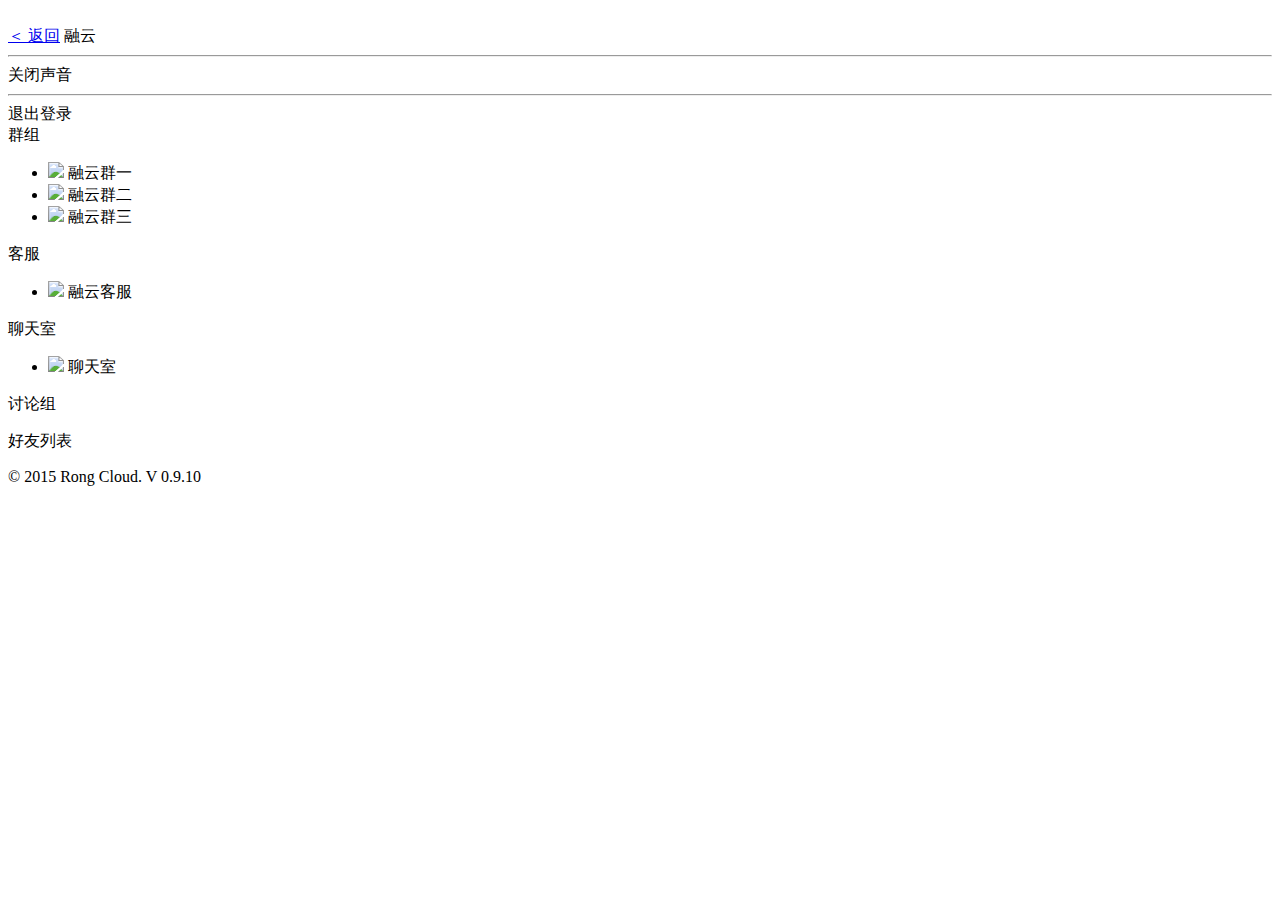
==== index.html @ 64ef72c8 "0.9.10" ====
<!DOCTYPE html>
<html ng-app="RongIMDemo">
<head>
    <meta content="text/html; charset=utf-8" http-equiv="Content-Type"/>
    <meta name="full-screen" content="yes">
    <meta content="width=device-width, initial-scale=1.0, maximum-scale=1.0, user-scalable=0" name="viewport">
    <meta content="yes" name="apple-mobile-web-app-capable">
    <meta content="black" name="apple-mobile-web-app-status-bar-style">
    <meta content="telephone=no" name="format-detection">
    <title>融云 Demo - Web SDK</title>
    <meta name="keywords"
          content="融云,即时通讯,即时通讯云,即时通信云,移动 IM,开源 IM,IM 云服务,即时聊天软件,VOIP,移动客服,在线客服,免费,App 开发者服务，融云 Demo ，Web Demo，即时通讯 Demo"/>
    <meta name="description" content="融云 Web Demo 下载体验！"/>
    <link href="static/css/main.css?v=2" rel="stylesheet">
    <link rel="shortcut icon" href="favicon.ico">
</head>
<body class="container">
<div class="bro_notice"
     style="z-index:1000;width:100%;position:fixed; background-color: #FCF8E3; color: #000;text-align: center;margin: 0 auto;display: none;">
    <p>Web SDK Demo 正处于测试阶段，部分浏览器会有兼容问题，有问题请您 <a style="color: #428BCA;"
                                                 href="https://developer.rongcloud.cn/ticket/create" target="_blank">提工单反馈。</a>
        此 Demo 只做 Web SDK 演示，只截取部分好友显示。
    </p>
</div>
<div class="wrap">
    <div class="left">
        <div class="dialog_header header">
                    <span class="owner_image">
                        <img RCTarget="owner.portrait" onerror="this.src='static/images/personPhoto.png'"/>
                    </span>
                    <span class="owner_name" RCTarget="owner.name">
                    </span>
                    <span class="setting">
                        <a href="javascript:void(0)" id="setting"><label></label> </a>
                    </span>
        </div>
        <div class="phone_dialog_header header">
                    <span class="logOut">
                        <a href="javascript:void(0)" ng-click="logout()" title="退出"></a>
                    </span>
                    <span class="addrBtnBack btnBack">
                        <a href="javascript:void(0)" title="返回">＜ 返回</a>
                    </span>
            融云
                    <span class="addrBtn">
                        <a href="javascript:void(0)" title="联系人"></a>
                    </span>
        </div>
        <div class="settingView">
            <!--<span class="volSetting"><span class="hover" id="createDiscussion">创建讨论组</span></span>-->
            <hr>
            <span class="volSetting"><span class="hover" id="closeVoice">关闭声音</span></span>
            <hr>
            <span class="logOut"><span id="close" class="hover">退出登录</span></span>
        </div>
        <div class="listOperatorContent">
            <div class="conversationBtn">
                <a href="javascript:void(0)" title="聊天"><span><font id="totalunreadcount" class="msgNum"
                                                                    style="display:none;"></font></span></a>
            </div>
            <div class="cutOffRule" style="width: 2px;"></div>
            <div class="addrBtn selected">
                <a href="javascript:void(0)" title="通讯录"><span></span></a>
            </div>
        </div>
        <div class="listConversation list" style="display:none ;">
            <ul id="conversationlist">

            </ul>
        </div>
        <div class="listAddr list" style="">
            <div class="nameInitials">群组</div>
            <ul>
                <li targetId="group001" targetName="融云群一" targetType="3">
                    <span class="user_img"><img src="static/images/user.png"/></span>
                    <span class="user_name">融云群一</span>
                </li>
                <li targetId="group002" targetName="融云群二" targetType="3">
                    <span class="user_img"><img src="static/images/user.png"/> </span>
                    <span class="user_name">融云群二</span>
                </li>
                <li targetId="group003" targetName="融云群三" targetType="3">
                    <span class="user_img"><img src="static/images/user.png"/> </span>
                    <span class="user_name">融云群三</span>
                </li>
            </ul>
            <div class="nameInitials">客服</div>
            <ul>
                <li targetId="rong.io.kefu.service112" targetName="融云客服" targetType="1">
                    <span class="user_img"><img src="static/images/user.png"/></span>
                    <span class="user_name">融云客服</span>
                </li>
            </ul>
            <div class="nameInitials">聊天室</div>
            <ul id="discussionRoom">
                <li targetId="tr002" targetName="聊天室" targetType="0">
                    <span class="user_img"><img src="static/images/user.png"/></span>
                    <span class="user_name">聊天室</span>
                </li>
            </ul>
            <div class="nameInitials">讨论组</div>
            <ul id="discussion">

            </ul>
            <div class="nameInitials">好友列表</div>
            <ul id="friendsList">

            </ul>
        </div>
    </div>
    <div class="right_box" style="display:none ;">
        <div class="right" style="position: relative">
            <div class="dialog_box_header header">
                <a href="javascript:void(0)" class="btnBack">＜ 返回 <label></label></a>
                <span id="conversationTitle"></span>
            </div>
            <div id="notice"
                 style="z-index: 1000;display: none;width: 100%;height: 30px;background: #ffffff;position: absolute;border: solid 1px #ccc;text-align: center;line-height: 30px;">

            </div>
            <div class="dialog_box">

            </div>
            <div class="msg_box">
                <div class="features">
                            <span class="expression">
                                <a href="javascript:void(0)" id="RongIMexpression" title="表情"></a>
                            </span>
                </div>
                <div class="input_box">
                    <div class="button_box">
                        <div id="expresscontent"></div>
                        <span><button id="send">发送</button></span>
                        <span><font>Ctrl + Enter</font></span>
                    </div>
                    <div class="text_box">
                        <textarea class="textarea" id="mainContent" style="resize: none"></textarea>
                    </div>
                </div>
                <div class="RongIMexpressionWrap"></div>
            </div>
        </div>
    </div>
</div>
<div class="footer">
    © 2015 Rong Cloud. V 0.9.10
</div>
</body>
<script src='static/js/jquery-1.8.2.min.js'></script>
<script src='static/js/jquery.nicescroll.js?v=2'></script>
<!--<script src="http://res.websdk.rongcloud.net/RongIMClient.js"></script>-->
<script src="http://res.websdk.rongcloud.cn/RongIMClient-0.9.10.min.js"></script>
<script src="static/js/engine.js"></script>
<script src="http://res.websdk.rongcloud.cn/RongIMClient.voice-0.9.1.min.js"></script>
<script src="http://res.websdk.rongcloud.cn/RongIMClient.emoji-0.9.2.min.js"></script>
<script src="static/js/common.js"></script>
<audio style="width: 0px;height: 0px;display: none;" src="static/images/sms-received.mp3" controls="controls">
</audio>
</html>
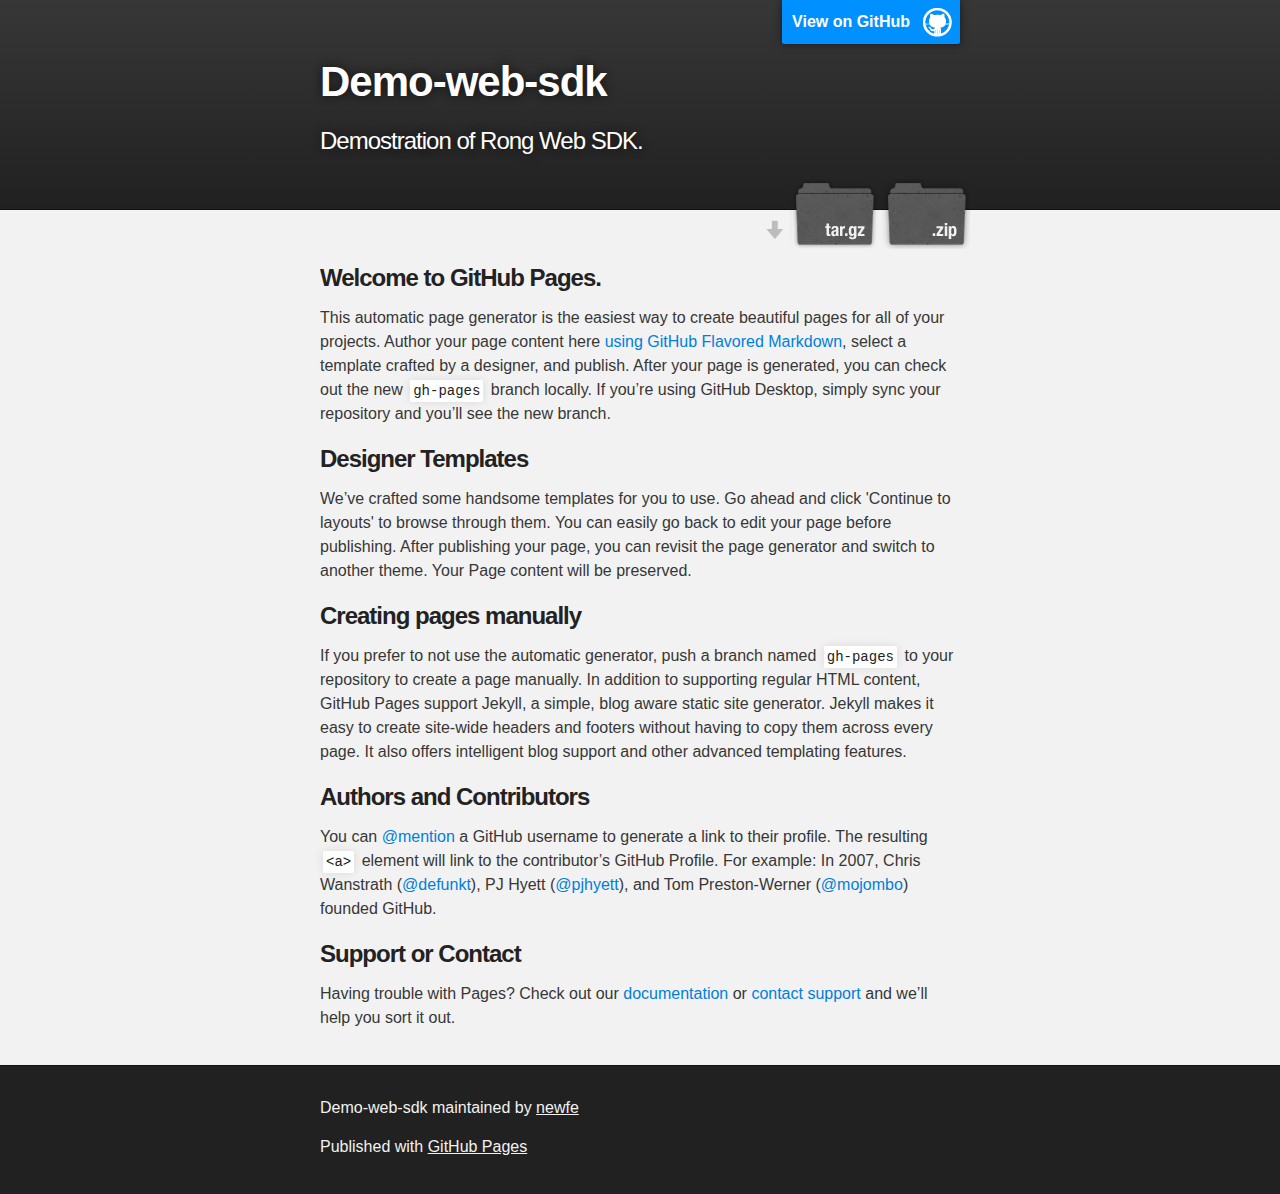
==== commit eac9529c: "Create gh-pages branch via GitHub" ====
--- a/index.html
+++ b/index.html
@@ -1,159 +1,72 @@
-<!DOCTYPE html>
-<html ng-app="RongIMDemo">
-<head>
-    <meta content="text/html; charset=utf-8" http-equiv="Content-Type"/>
-    <meta name="full-screen" content="yes">
-    <meta content="width=device-width, initial-scale=1.0, maximum-scale=1.0, user-scalable=0" name="viewport">
-    <meta content="yes" name="apple-mobile-web-app-capable">
-    <meta content="black" name="apple-mobile-web-app-status-bar-style">
-    <meta content="telephone=no" name="format-detection">
-    <title>融云 Demo - Web SDK</title>
-    <meta name="keywords"
-          content="融云,即时通讯,即时通讯云,即时通信云,移动 IM,开源 IM,IM 云服务,即时聊天软件,VOIP,移动客服,在线客服,免费,App 开发者服务，融云 Demo ，Web Demo，即时通讯 Demo"/>
-    <meta name="description" content="融云 Web Demo 下载体验！"/>
-    <link href="static/css/main.css?v=2" rel="stylesheet">
-    <link rel="shortcut icon" href="favicon.ico">
-</head>
-<body class="container">
-<div class="bro_notice"
-     style="z-index:1000;width:100%;position:fixed; background-color: #FCF8E3; color: #000;text-align: center;margin: 0 auto;display: none;">
-    <p>Web SDK Demo 正处于测试阶段，部分浏览器会有兼容问题，有问题请您 <a style="color: #428BCA;"
-                                                 href="https://developer.rongcloud.cn/ticket/create" target="_blank">提工单反馈。</a>
-        此 Demo 只做 Web SDK 演示，只截取部分好友显示。
-    </p>
-</div>
-<div class="wrap">
-    <div class="left">
-        <div class="dialog_header header">
-                    <span class="owner_image">
-                        <img RCTarget="owner.portrait" onerror="this.src='static/images/personPhoto.png'"/>
-                    </span>
-                    <span class="owner_name" RCTarget="owner.name">
-                    </span>
-                    <span class="setting">
-                        <a href="javascript:void(0)" id="setting"><label></label> </a>
-                    </span>
-        </div>
-        <div class="phone_dialog_header header">
-                    <span class="logOut">
-                        <a href="javascript:void(0)" ng-click="logout()" title="退出"></a>
-                    </span>
-                    <span class="addrBtnBack btnBack">
-                        <a href="javascript:void(0)" title="返回">＜ 返回</a>
-                    </span>
-            融云
-                    <span class="addrBtn">
-                        <a href="javascript:void(0)" title="联系人"></a>
-                    </span>
-        </div>
-        <div class="settingView">
-            <!--<span class="volSetting"><span class="hover" id="createDiscussion">创建讨论组</span></span>-->
-            <hr>
-            <span class="volSetting"><span class="hover" id="closeVoice">关闭声音</span></span>
-            <hr>
-            <span class="logOut"><span id="close" class="hover">退出登录</span></span>
-        </div>
-        <div class="listOperatorContent">
-            <div class="conversationBtn">
-                <a href="javascript:void(0)" title="聊天"><span><font id="totalunreadcount" class="msgNum"
-                                                                    style="display:none;"></font></span></a>
-            </div>
-            <div class="cutOffRule" style="width: 2px;"></div>
-            <div class="addrBtn selected">
-                <a href="javascript:void(0)" title="通讯录"><span></span></a>
-            </div>
-        </div>
-        <div class="listConversation list" style="display:none ;">
-            <ul id="conversationlist">
-
-            </ul>
-        </div>
-        <div class="listAddr list" style="">
-            <div class="nameInitials">群组</div>
-            <ul>
-                <li targetId="group001" targetName="融云群一" targetType="3">
-                    <span class="user_img"><img src="static/images/user.png"/></span>
-                    <span class="user_name">融云群一</span>
-                </li>
-                <li targetId="group002" targetName="融云群二" targetType="3">
-                    <span class="user_img"><img src="static/images/user.png"/> </span>
-                    <span class="user_name">融云群二</span>
-                </li>
-                <li targetId="group003" targetName="融云群三" targetType="3">
-                    <span class="user_img"><img src="static/images/user.png"/> </span>
-                    <span class="user_name">融云群三</span>
-                </li>
-            </ul>
-            <div class="nameInitials">客服</div>
-            <ul>
-                <li targetId="rong.io.kefu.service112" targetName="融云客服" targetType="1">
-                    <span class="user_img"><img src="static/images/user.png"/></span>
-                    <span class="user_name">融云客服</span>
-                </li>
-            </ul>
-            <div class="nameInitials">聊天室</div>
-            <ul id="discussionRoom">
-                <li targetId="tr002" targetName="聊天室" targetType="0">
-                    <span class="user_img"><img src="static/images/user.png"/></span>
-                    <span class="user_name">聊天室</span>
-                </li>
-            </ul>
-            <div class="nameInitials">讨论组</div>
-            <ul id="discussion">
-
-            </ul>
-            <div class="nameInitials">好友列表</div>
-            <ul id="friendsList">
-
-            </ul>
-        </div>
-    </div>
-    <div class="right_box" style="display:none ;">
-        <div class="right" style="position: relative">
-            <div class="dialog_box_header header">
-                <a href="javascript:void(0)" class="btnBack">＜ 返回 <label></label></a>
-                <span id="conversationTitle"></span>
-            </div>
-            <div id="notice"
-                 style="z-index: 1000;display: none;width: 100%;height: 30px;background: #ffffff;position: absolute;border: solid 1px #ccc;text-align: center;line-height: 30px;">
-
-            </div>
-            <div class="dialog_box">
-
-            </div>
-            <div class="msg_box">
-                <div class="features">
-                            <span class="expression">
-                                <a href="javascript:void(0)" id="RongIMexpression" title="表情"></a>
-                            </span>
-                </div>
-                <div class="input_box">
-                    <div class="button_box">
-                        <div id="expresscontent"></div>
-                        <span><button id="send">发送</button></span>
-                        <span><font>Ctrl + Enter</font></span>
-                    </div>
-                    <div class="text_box">
-                        <textarea class="textarea" id="mainContent" style="resize: none"></textarea>
-                    </div>
-                </div>
-                <div class="RongIMexpressionWrap"></div>
-            </div>
-        </div>
-    </div>
-</div>
-<div class="footer">
-    © 2015 Rong Cloud. V 0.9.10
-</div>
-</body>
-<script src='static/js/jquery-1.8.2.min.js'></script>
-<script src='static/js/jquery.nicescroll.js?v=2'></script>
-<!--<script src="http://res.websdk.rongcloud.net/RongIMClient.js"></script>-->
-<script src="http://res.websdk.rongcloud.cn/RongIMClient-0.9.10.min.js"></script>
-<script src="static/js/engine.js"></script>
-<script src="http://res.websdk.rongcloud.cn/RongIMClient.voice-0.9.1.min.js"></script>
-<script src="http://res.websdk.rongcloud.cn/RongIMClient.emoji-0.9.2.min.js"></script>
-<script src="static/js/common.js"></script>
-<audio style="width: 0px;height: 0px;display: none;" src="static/images/sms-received.mp3" controls="controls">
-</audio>
-</html>
+<!DOCTYPE html>
+<html>
+
+  <head>
+    <meta charset='utf-8'>
+    <meta http-equiv="X-UA-Compatible" content="chrome=1">
+    <meta name="description" content="Demo-web-sdk : Demostration of Rong Web SDK.">
+
+    <link rel="stylesheet" type="text/css" media="screen" href="stylesheets/stylesheet.css">
+
+    <title>Demo-web-sdk</title>
+  </head>
+
+  <body>
+
+    <!-- HEADER -->
+    <div id="header_wrap" class="outer">
+        <header class="inner">
+          <a id="forkme_banner" href="https://github.com/newfe/demo-web-sdk">View on GitHub</a>
+
+          <h1 id="project_title">Demo-web-sdk</h1>
+          <h2 id="project_tagline">Demostration of Rong Web SDK.</h2>
+
+            <section id="downloads">
+              <a class="zip_download_link" href="https://github.com/newfe/demo-web-sdk/zipball/master">Download this project as a .zip file</a>
+              <a class="tar_download_link" href="https://github.com/newfe/demo-web-sdk/tarball/master">Download this project as a tar.gz file</a>
+            </section>
+        </header>
+    </div>
+
+    <!-- MAIN CONTENT -->
+    <div id="main_content_wrap" class="outer">
+      <section id="main_content" class="inner">
+        <h3>
+<a id="welcome-to-github-pages" class="anchor" href="#welcome-to-github-pages" aria-hidden="true"><span aria-hidden="true" class="octicon octicon-link"></span></a>Welcome to GitHub Pages.</h3>
+
+<p>This automatic page generator is the easiest way to create beautiful pages for all of your projects. Author your page content here <a href="https://guides.github.com/features/mastering-markdown/">using GitHub Flavored Markdown</a>, select a template crafted by a designer, and publish. After your page is generated, you can check out the new <code>gh-pages</code> branch locally. If you’re using GitHub Desktop, simply sync your repository and you’ll see the new branch.</p>
+
+<h3>
+<a id="designer-templates" class="anchor" href="#designer-templates" aria-hidden="true"><span aria-hidden="true" class="octicon octicon-link"></span></a>Designer Templates</h3>
+
+<p>We’ve crafted some handsome templates for you to use. Go ahead and click 'Continue to layouts' to browse through them. You can easily go back to edit your page before publishing. After publishing your page, you can revisit the page generator and switch to another theme. Your Page content will be preserved.</p>
+
+<h3>
+<a id="creating-pages-manually" class="anchor" href="#creating-pages-manually" aria-hidden="true"><span aria-hidden="true" class="octicon octicon-link"></span></a>Creating pages manually</h3>
+
+<p>If you prefer to not use the automatic generator, push a branch named <code>gh-pages</code> to your repository to create a page manually. In addition to supporting regular HTML content, GitHub Pages support Jekyll, a simple, blog aware static site generator. Jekyll makes it easy to create site-wide headers and footers without having to copy them across every page. It also offers intelligent blog support and other advanced templating features.</p>
+
+<h3>
+<a id="authors-and-contributors" class="anchor" href="#authors-and-contributors" aria-hidden="true"><span aria-hidden="true" class="octicon octicon-link"></span></a>Authors and Contributors</h3>
+
+<p>You can <a href="https://help.github.com/articles/basic-writing-and-formatting-syntax/#mentioning-users-and-teams" class="user-mention">@mention</a> a GitHub username to generate a link to their profile. The resulting <code>&lt;a&gt;</code> element will link to the contributor’s GitHub Profile. For example: In 2007, Chris Wanstrath (<a href="https://github.com/defunkt" class="user-mention">@defunkt</a>), PJ Hyett (<a href="https://github.com/pjhyett" class="user-mention">@pjhyett</a>), and Tom Preston-Werner (<a href="https://github.com/mojombo" class="user-mention">@mojombo</a>) founded GitHub.</p>
+
+<h3>
+<a id="support-or-contact" class="anchor" href="#support-or-contact" aria-hidden="true"><span aria-hidden="true" class="octicon octicon-link"></span></a>Support or Contact</h3>
+
+<p>Having trouble with Pages? Check out our <a href="https://help.github.com/pages">documentation</a> or <a href="https://github.com/contact">contact support</a> and we’ll help you sort it out.</p>
+      </section>
+    </div>
+
+    <!-- FOOTER  -->
+    <div id="footer_wrap" class="outer">
+      <footer class="inner">
+        <p class="copyright">Demo-web-sdk maintained by <a href="https://github.com/newfe">newfe</a></p>
+        <p>Published with <a href="https://pages.github.com">GitHub Pages</a></p>
+      </footer>
+    </div>
+
+    
+
+  </body>
+</html>
--- a/stylesheets/stylesheet.css
+++ b/stylesheets/stylesheet.css
@@ -0,0 +1,425 @@
+/*******************************************************************************
+Slate Theme for GitHub Pages
+by Jason Costello, @jsncostello
+*******************************************************************************/
+
+@import url(github-light.css);
+
+/*******************************************************************************
+MeyerWeb Reset
+*******************************************************************************/
+
+html, body, div, span, applet, object, iframe,
+h1, h2, h3, h4, h5, h6, p, blockquote, pre,
+a, abbr, acronym, address, big, cite, code,
+del, dfn, em, img, ins, kbd, q, s, samp,
+small, strike, strong, sub, sup, tt, var,
+b, u, i, center,
+dl, dt, dd, ol, ul, li,
+fieldset, form, label, legend,
+table, caption, tbody, tfoot, thead, tr, th, td,
+article, aside, canvas, details, embed,
+figure, figcaption, footer, header, hgroup,
+menu, nav, output, ruby, section, summary,
+time, mark, audio, video {
+  margin: 0;
+  padding: 0;
+  border: 0;
+  font: inherit;
+  vertical-align: baseline;
+}
+
+/* HTML5 display-role reset for older browsers */
+article, aside, details, figcaption, figure,
+footer, header, hgroup, menu, nav, section {
+  display: block;
+}
+
+ol, ul {
+  list-style: none;
+}
+
+table {
+  border-collapse: collapse;
+  border-spacing: 0;
+}
+
+/*******************************************************************************
+Theme Styles
+*******************************************************************************/
+
+body {
+  box-sizing: border-box;
+  color:#373737;
+  background: #212121;
+  font-size: 16px;
+  font-family: 'Myriad Pro', Calibri, Helvetica, Arial, sans-serif;
+  line-height: 1.5;
+  -webkit-font-smoothing: antialiased;
+}
+
+h1, h2, h3, h4, h5, h6 {
+  margin: 10px 0;
+  font-weight: 700;
+  color:#222222;
+  font-family: 'Lucida Grande', 'Calibri', Helvetica, Arial, sans-serif;
+  letter-spacing: -1px;
+}
+
+h1 {
+  font-size: 36px;
+  font-weight: 700;
+}
+
+h2 {
+  padding-bottom: 10px;
+  font-size: 32px;
+  background: url('../images/bg_hr.png') repeat-x bottom;
+}
+
+h3 {
+  font-size: 24px;
+}
+
+h4 {
+  font-size: 21px;
+}
+
+h5 {
+  font-size: 18px;
+}
+
+h6 {
+  font-size: 16px;
+}
+
+p {
+  margin: 10px 0 15px 0;
+}
+
+footer p {
+  color: #f2f2f2;
+}
+
+a {
+  text-decoration: none;
+  color: #007edf;
+  text-shadow: none;
+
+  transition: color 0.5s ease;
+  transition: text-shadow 0.5s ease;
+  -webkit-transition: color 0.5s ease;
+  -webkit-transition: text-shadow 0.5s ease;
+  -moz-transition: color 0.5s ease;
+  -moz-transition: text-shadow 0.5s ease;
+  -o-transition: color 0.5s ease;
+  -o-transition: text-shadow 0.5s ease;
+  -ms-transition: color 0.5s ease;
+  -ms-transition: text-shadow 0.5s ease;
+}
+
+a:hover, a:focus {text-decoration: underline;}
+
+footer a {
+  color: #F2F2F2;
+  text-decoration: underline;
+}
+
+em {
+  font-style: italic;
+}
+
+strong {
+  font-weight: bold;
+}
+
+img {
+  position: relative;
+  margin: 0 auto;
+  max-width: 739px;
+  padding: 5px;
+  margin: 10px 0 10px 0;
+  border: 1px solid #ebebeb;
+
+  box-shadow: 0 0 5px #ebebeb;
+  -webkit-box-shadow: 0 0 5px #ebebeb;
+  -moz-box-shadow: 0 0 5px #ebebeb;
+  -o-box-shadow: 0 0 5px #ebebeb;
+  -ms-box-shadow: 0 0 5px #ebebeb;
+}
+
+p img {
+  display: inline;
+  margin: 0;
+  padding: 0;
+  vertical-align: middle;
+  text-align: center;
+  border: none;
+}
+
+pre, code {
+  width: 100%;
+  color: #222;
+  background-color: #fff;
+
+  font-family: Monaco, "Bitstream Vera Sans Mono", "Lucida Console", Terminal, monospace;
+  font-size: 14px;
+
+  border-radius: 2px;
+  -moz-border-radius: 2px;
+  -webkit-border-radius: 2px;
+}
+
+pre {
+  width: 100%;
+  padding: 10px;
+  box-shadow: 0 0 10px rgba(0,0,0,.1);
+  overflow: auto;
+}
+
+code {
+  padding: 3px;
+  margin: 0 3px;
+  box-shadow: 0 0 10px rgba(0,0,0,.1);
+}
+
+pre code {
+  display: block;
+  box-shadow: none;
+}
+
+blockquote {
+  color: #666;
+  margin-bottom: 20px;
+  padding: 0 0 0 20px;
+  border-left: 3px solid #bbb;
+}
+
+
+ul, ol, dl {
+  margin-bottom: 15px
+}
+
+ul {
+  list-style-position: inside;
+  list-style: disc;
+  padding-left: 20px;
+}
+
+ol {
+  list-style-position: inside;
+  list-style: decimal;
+  padding-left: 20px;
+}
+
+dl dt {
+  font-weight: bold;
+}
+
+dl dd {
+  padding-left: 20px;
+  font-style: italic;
+}
+
+dl p {
+  padding-left: 20px;
+  font-style: italic;
+}
+
+hr {
+  height: 1px;
+  margin-bottom: 5px;
+  border: none;
+  background: url('../images/bg_hr.png') repeat-x center;
+}
+
+table {
+  border: 1px solid #373737;
+  margin-bottom: 20px;
+  text-align: left;
+ }
+
+th {
+  font-family: 'Lucida Grande', 'Helvetica Neue', Helvetica, Arial, sans-serif;
+  padding: 10px;
+  background: #373737;
+  color: #fff;
+ }
+
+td {
+  padding: 10px;
+  border: 1px solid #373737;
+ }
+
+form {
+  background: #f2f2f2;
+  padding: 20px;
+}
+
+/*******************************************************************************
+Full-Width Styles
+*******************************************************************************/
+
+.outer {
+  width: 100%;
+}
+
+.inner {
+  position: relative;
+  max-width: 640px;
+  padding: 20px 10px;
+  margin: 0 auto;
+}
+
+#forkme_banner {
+  display: block;
+  position: absolute;
+  top:0;
+  right: 10px;
+  z-index: 10;
+  padding: 10px 50px 10px 10px;
+  color: #fff;
+  background: url('../images/blacktocat.png') #0090ff no-repeat 95% 50%;
+  font-weight: 700;
+  box-shadow: 0 0 10px rgba(0,0,0,.5);
+  border-bottom-left-radius: 2px;
+  border-bottom-right-radius: 2px;
+}
+
+#header_wrap {
+  background: #212121;
+  background: -moz-linear-gradient(top, #373737, #212121);
+  background: -webkit-linear-gradient(top, #373737, #212121);
+  background: -ms-linear-gradient(top, #373737, #212121);
+  background: -o-linear-gradient(top, #373737, #212121);
+  background: linear-gradient(top, #373737, #212121);
+}
+
+#header_wrap .inner {
+  padding: 50px 10px 30px 10px;
+}
+
+#project_title {
+  margin: 0;
+  color: #fff;
+  font-size: 42px;
+  font-weight: 700;
+  text-shadow: #111 0px 0px 10px;
+}
+
+#project_tagline {
+  color: #fff;
+  font-size: 24px;
+  font-weight: 300;
+  background: none;
+  text-shadow: #111 0px 0px 10px;
+}
+
+#downloads {
+  position: absolute;
+  width: 210px;
+  z-index: 10;
+  bottom: -40px;
+  right: 0;
+  height: 70px;
+  background: url('../images/icon_download.png') no-repeat 0% 90%;
+}
+
+.zip_download_link {
+  display: block;
+  float: right;
+  width: 90px;
+  height:70px;
+  text-indent: -5000px;
+  overflow: hidden;
+  background: url(../images/sprite_download.png) no-repeat bottom left;
+}
+
+.tar_download_link {
+  display: block;
+  float: right;
+  width: 90px;
+  height:70px;
+  text-indent: -5000px;
+  overflow: hidden;
+  background: url(../images/sprite_download.png) no-repeat bottom right;
+  margin-left: 10px;
+}
+
+.zip_download_link:hover {
+  background: url(../images/sprite_download.png) no-repeat top left;
+}
+
+.tar_download_link:hover {
+  background: url(../images/sprite_download.png) no-repeat top right;
+}
+
+#main_content_wrap {
+  background: #f2f2f2;
+  border-top: 1px solid #111;
+  border-bottom: 1px solid #111;
+}
+
+#main_content {
+  padding-top: 40px;
+}
+
+#footer_wrap {
+  background: #212121;
+}
+
+
+
+/*******************************************************************************
+Small Device Styles
+*******************************************************************************/
+
+@media screen and (max-width: 480px) {
+  body {
+    font-size:14px;
+  }
+
+  #downloads {
+    display: none;
+  }
+
+  .inner {
+    min-width: 320px;
+    max-width: 480px;
+  }
+
+  #project_title {
+  font-size: 32px;
+  }
+
+  h1 {
+    font-size: 28px;
+  }
+
+  h2 {
+    font-size: 24px;
+  }
+
+  h3 {
+    font-size: 21px;
+  }
+
+  h4 {
+    font-size: 18px;
+  }
+
+  h5 {
+    font-size: 14px;
+  }
+
+  h6 {
+    font-size: 12px;
+  }
+
+  code, pre {
+    min-width: 320px;
+    max-width: 480px;
+    font-size: 11px;
+  }
+
+}
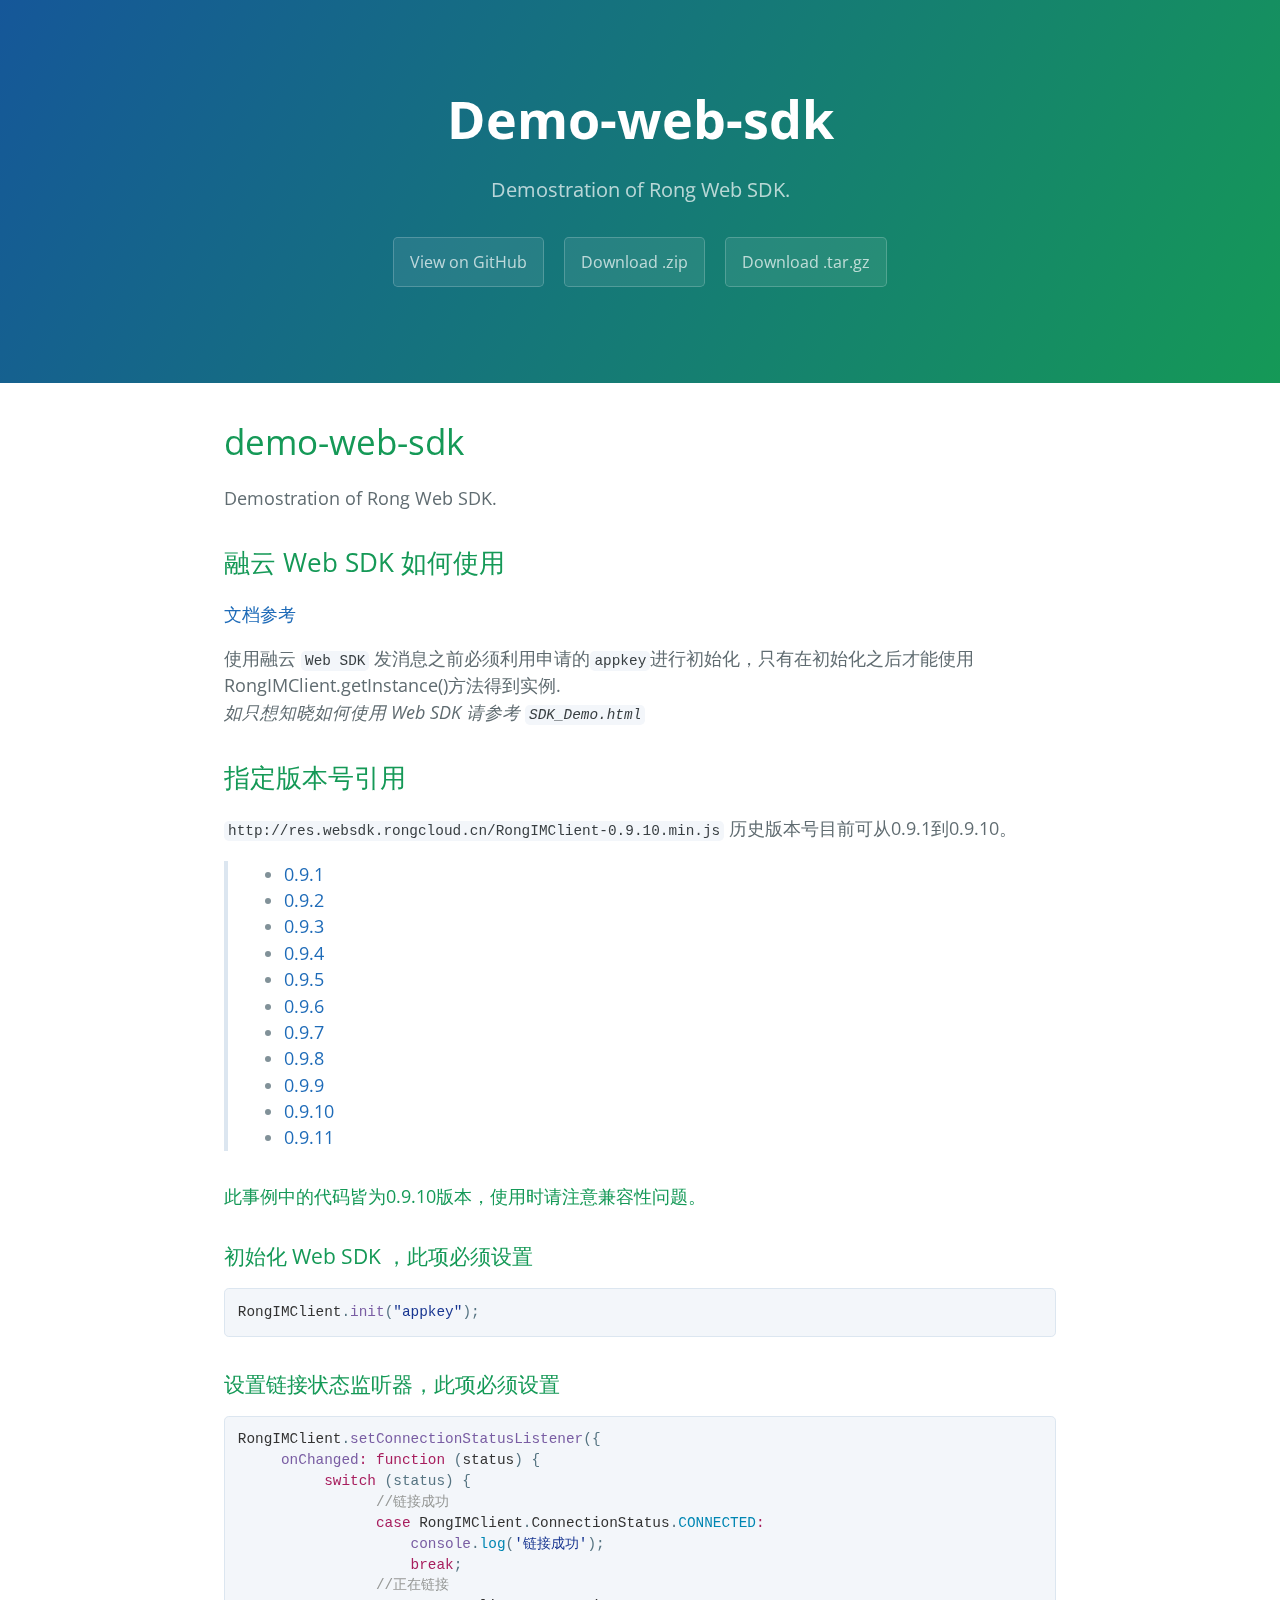
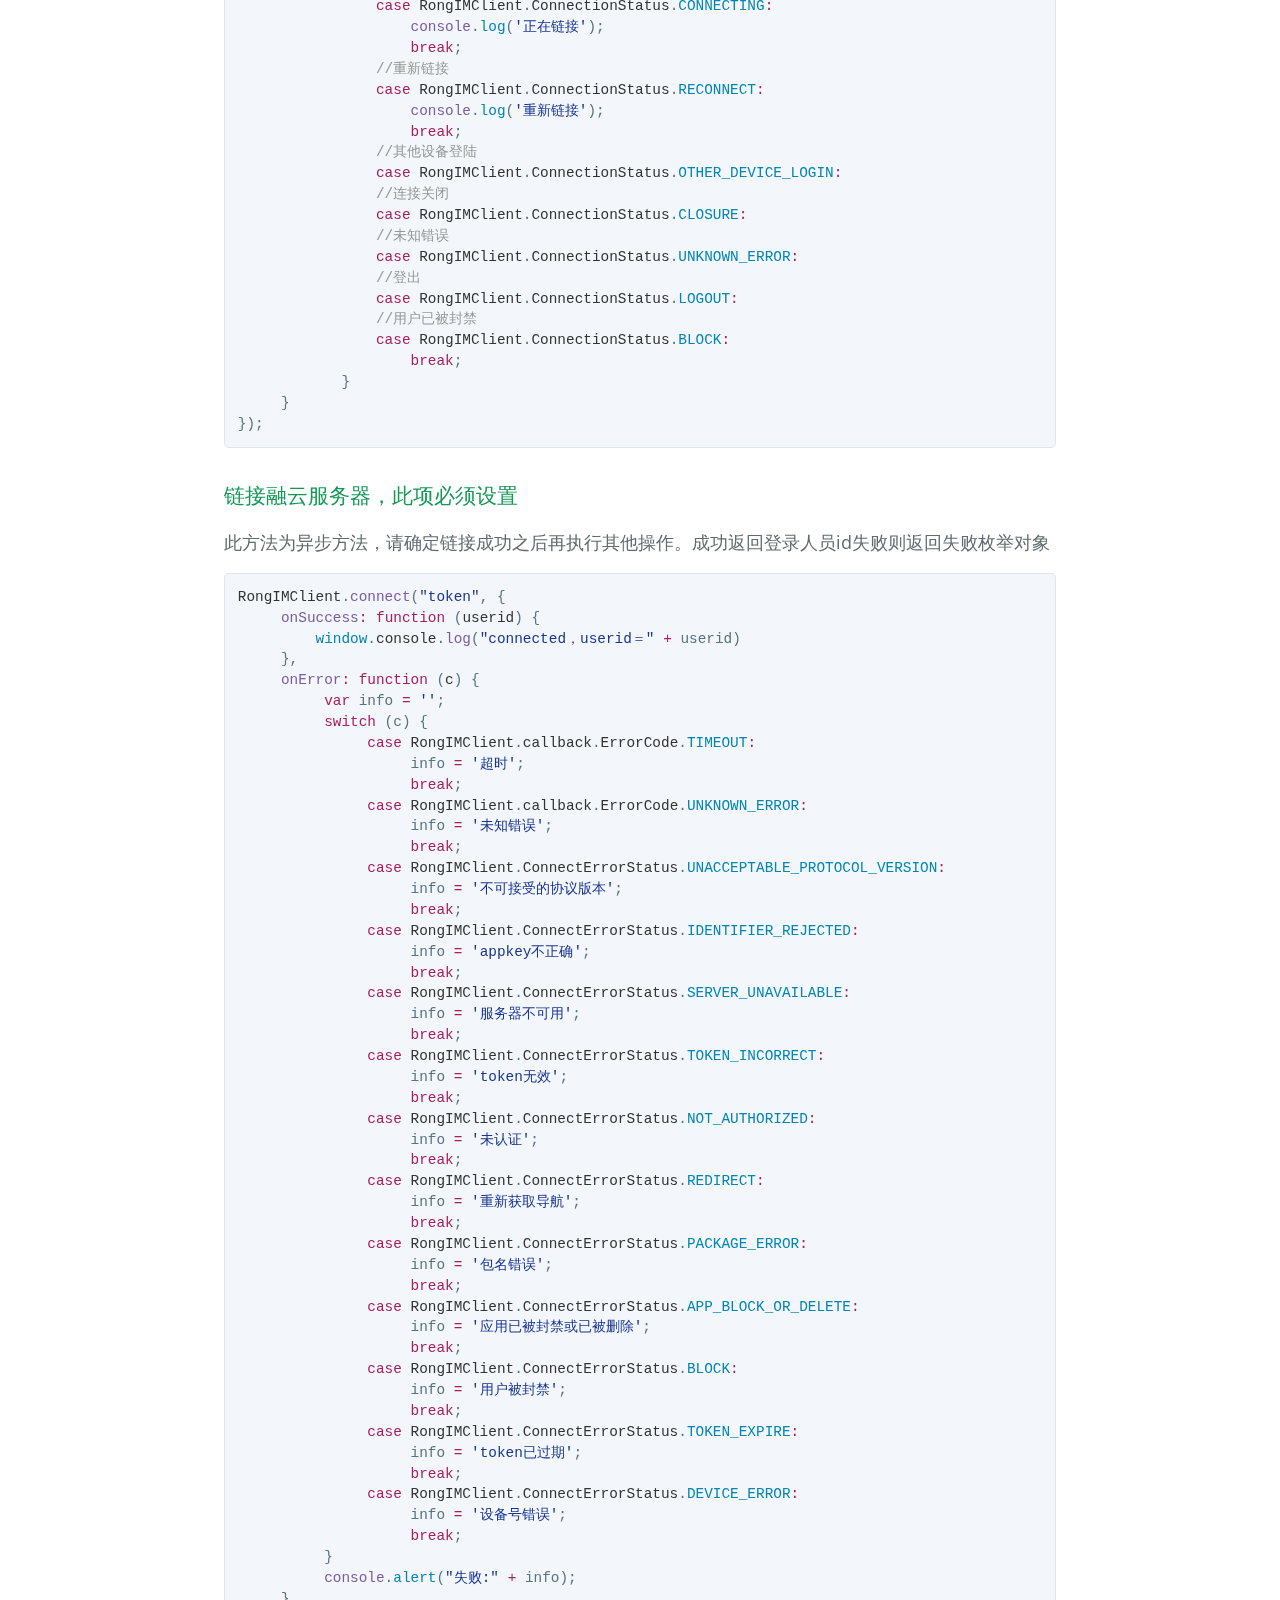
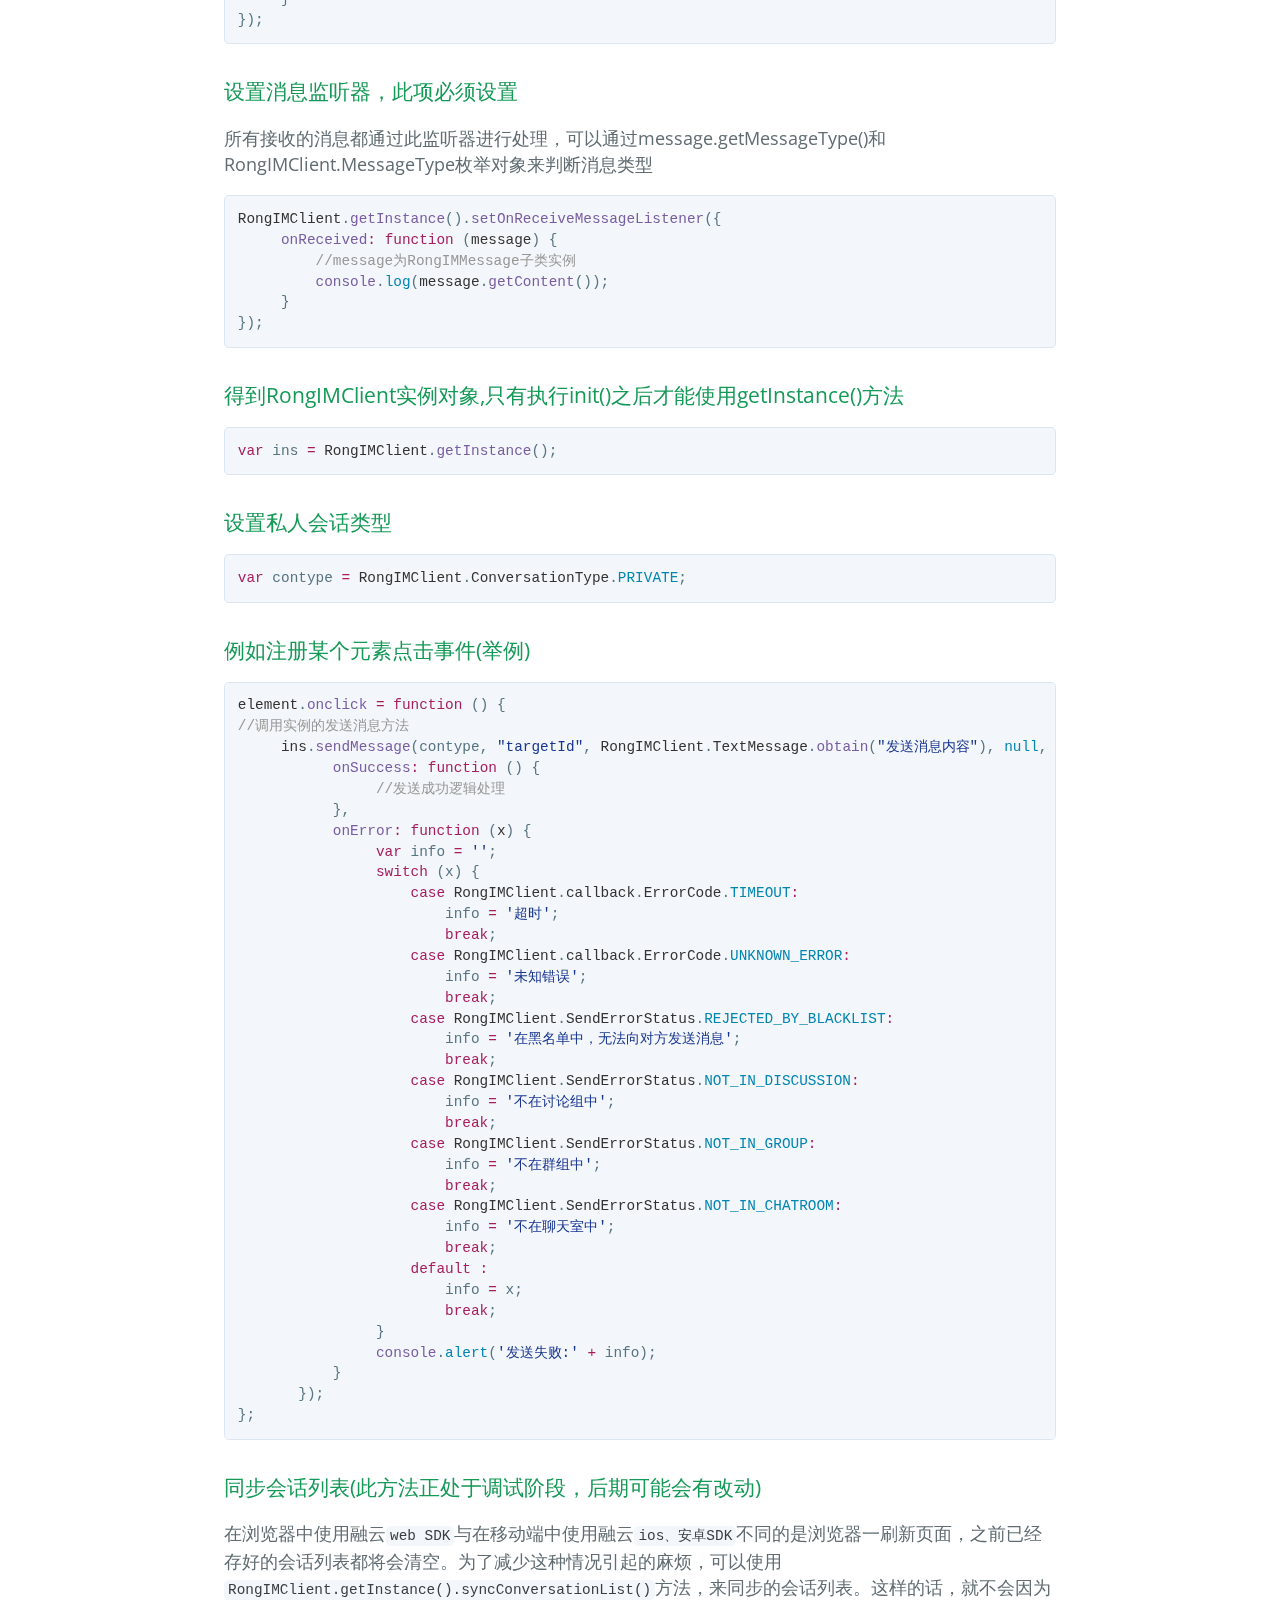
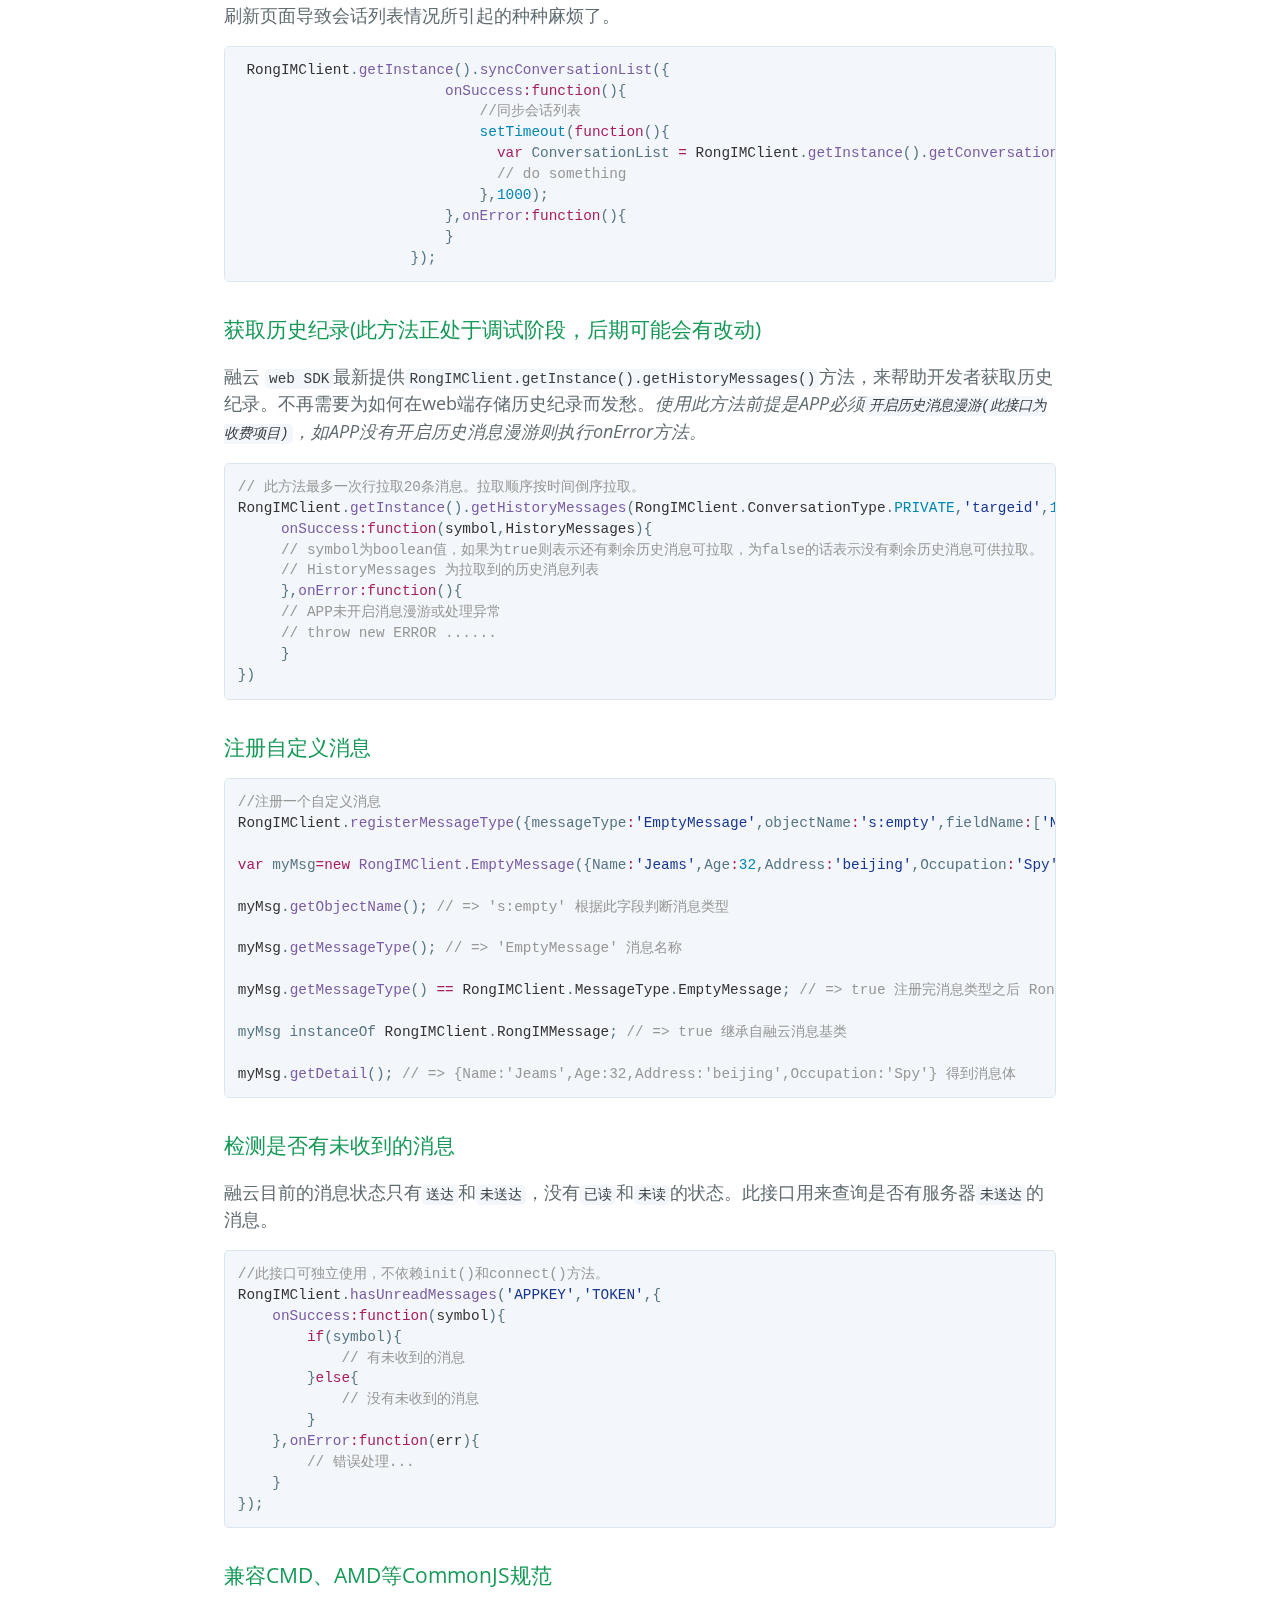
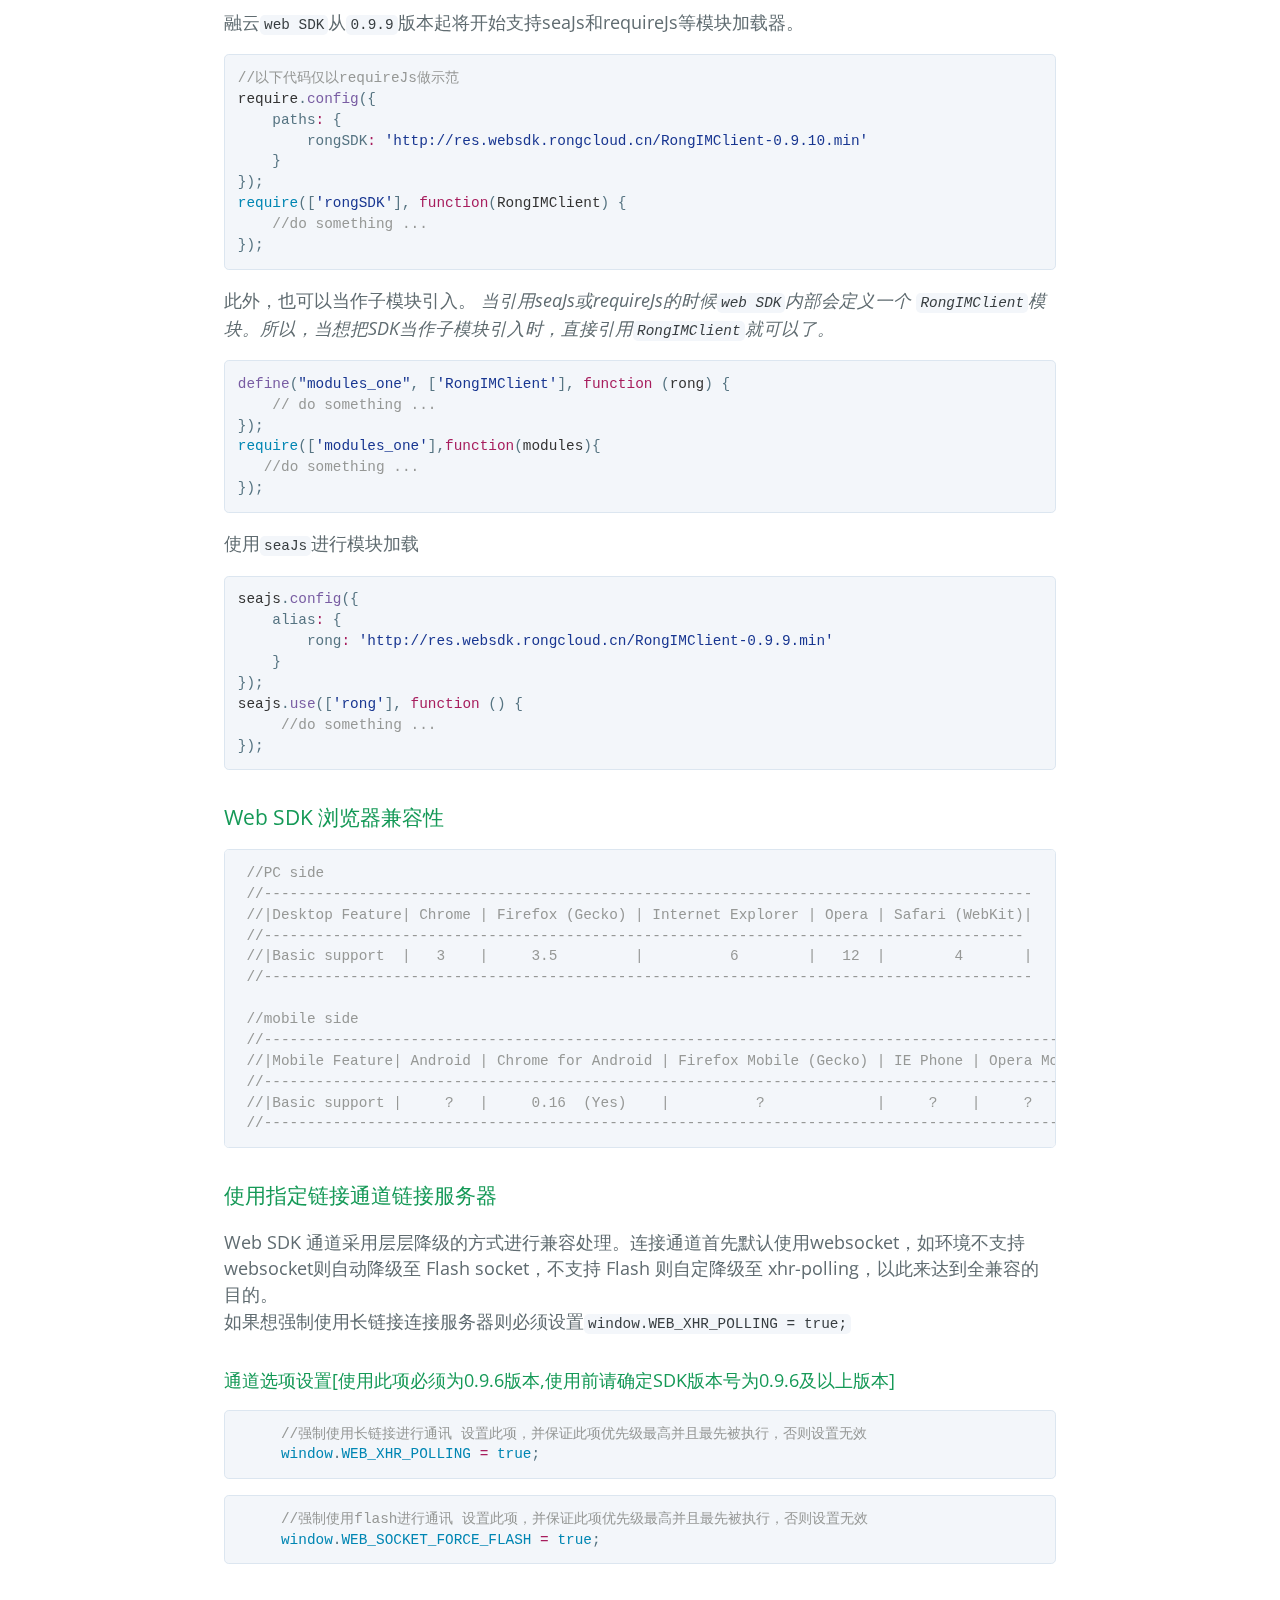
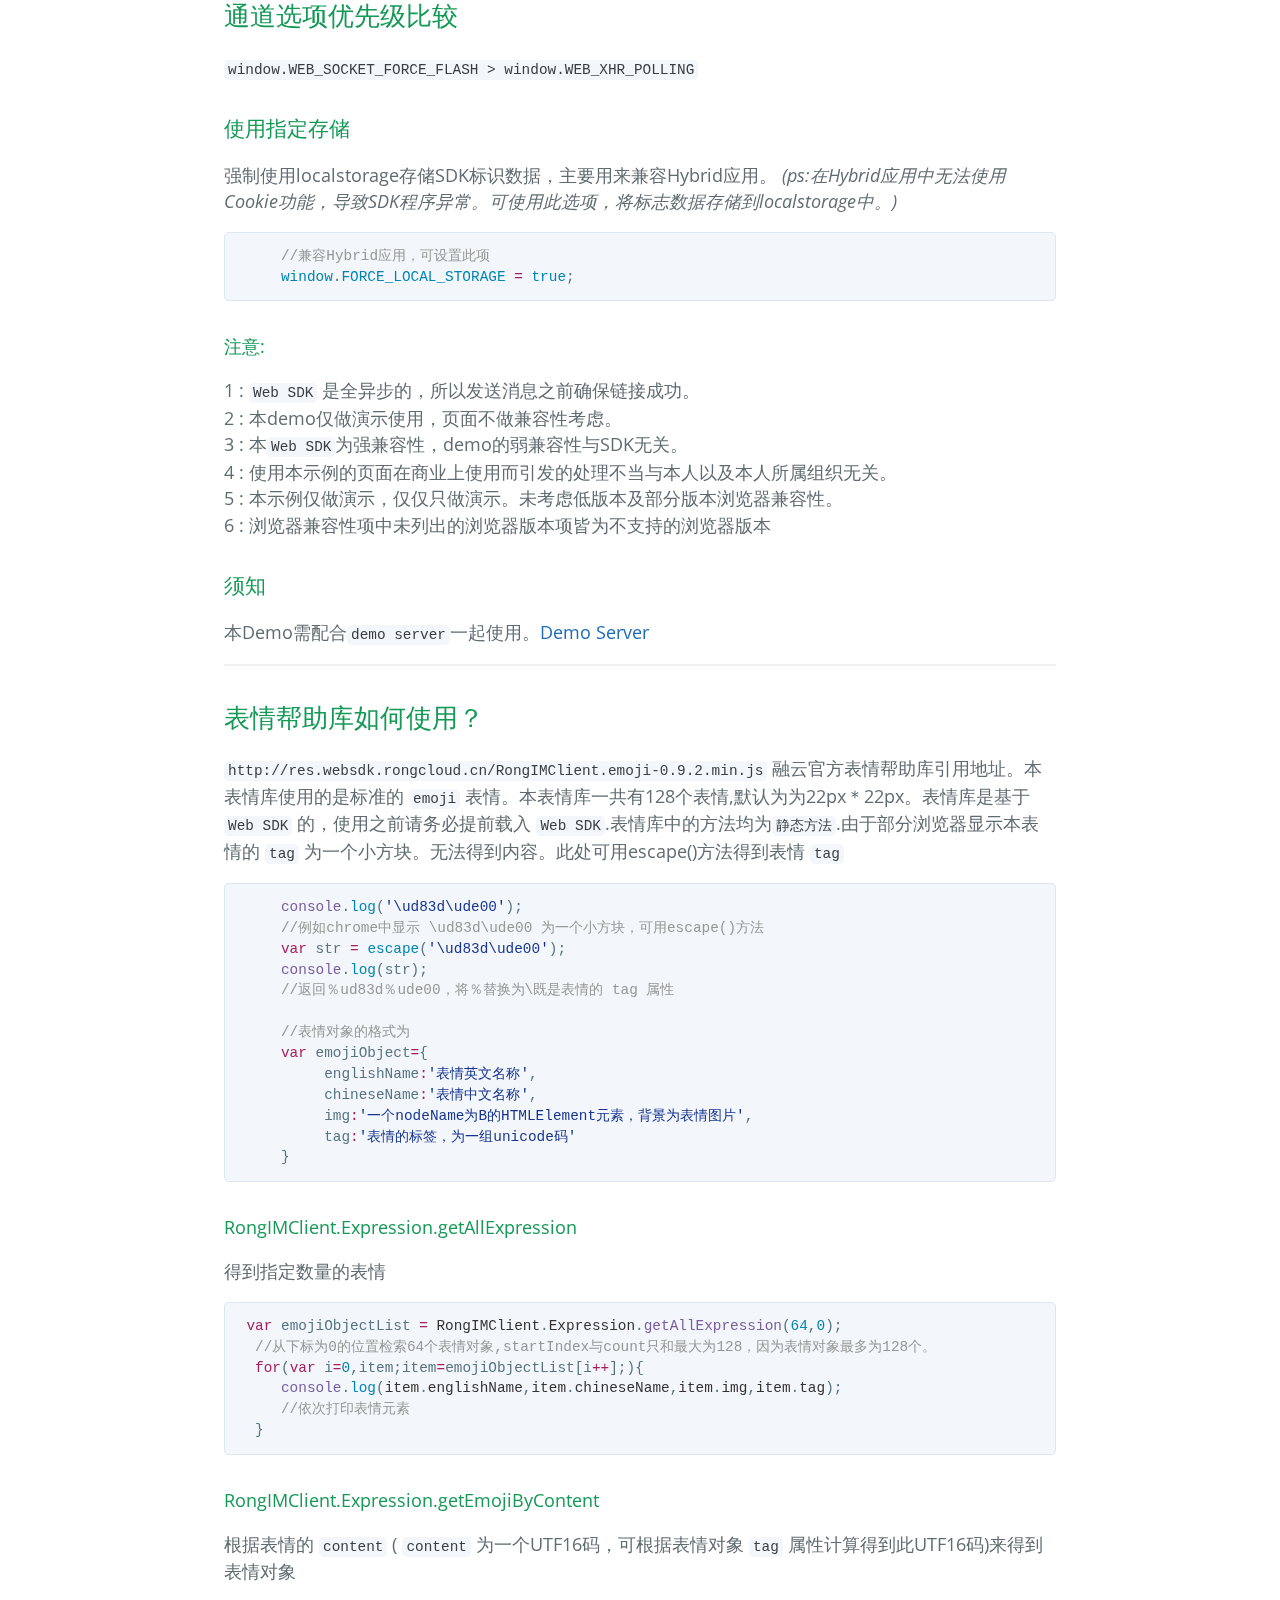
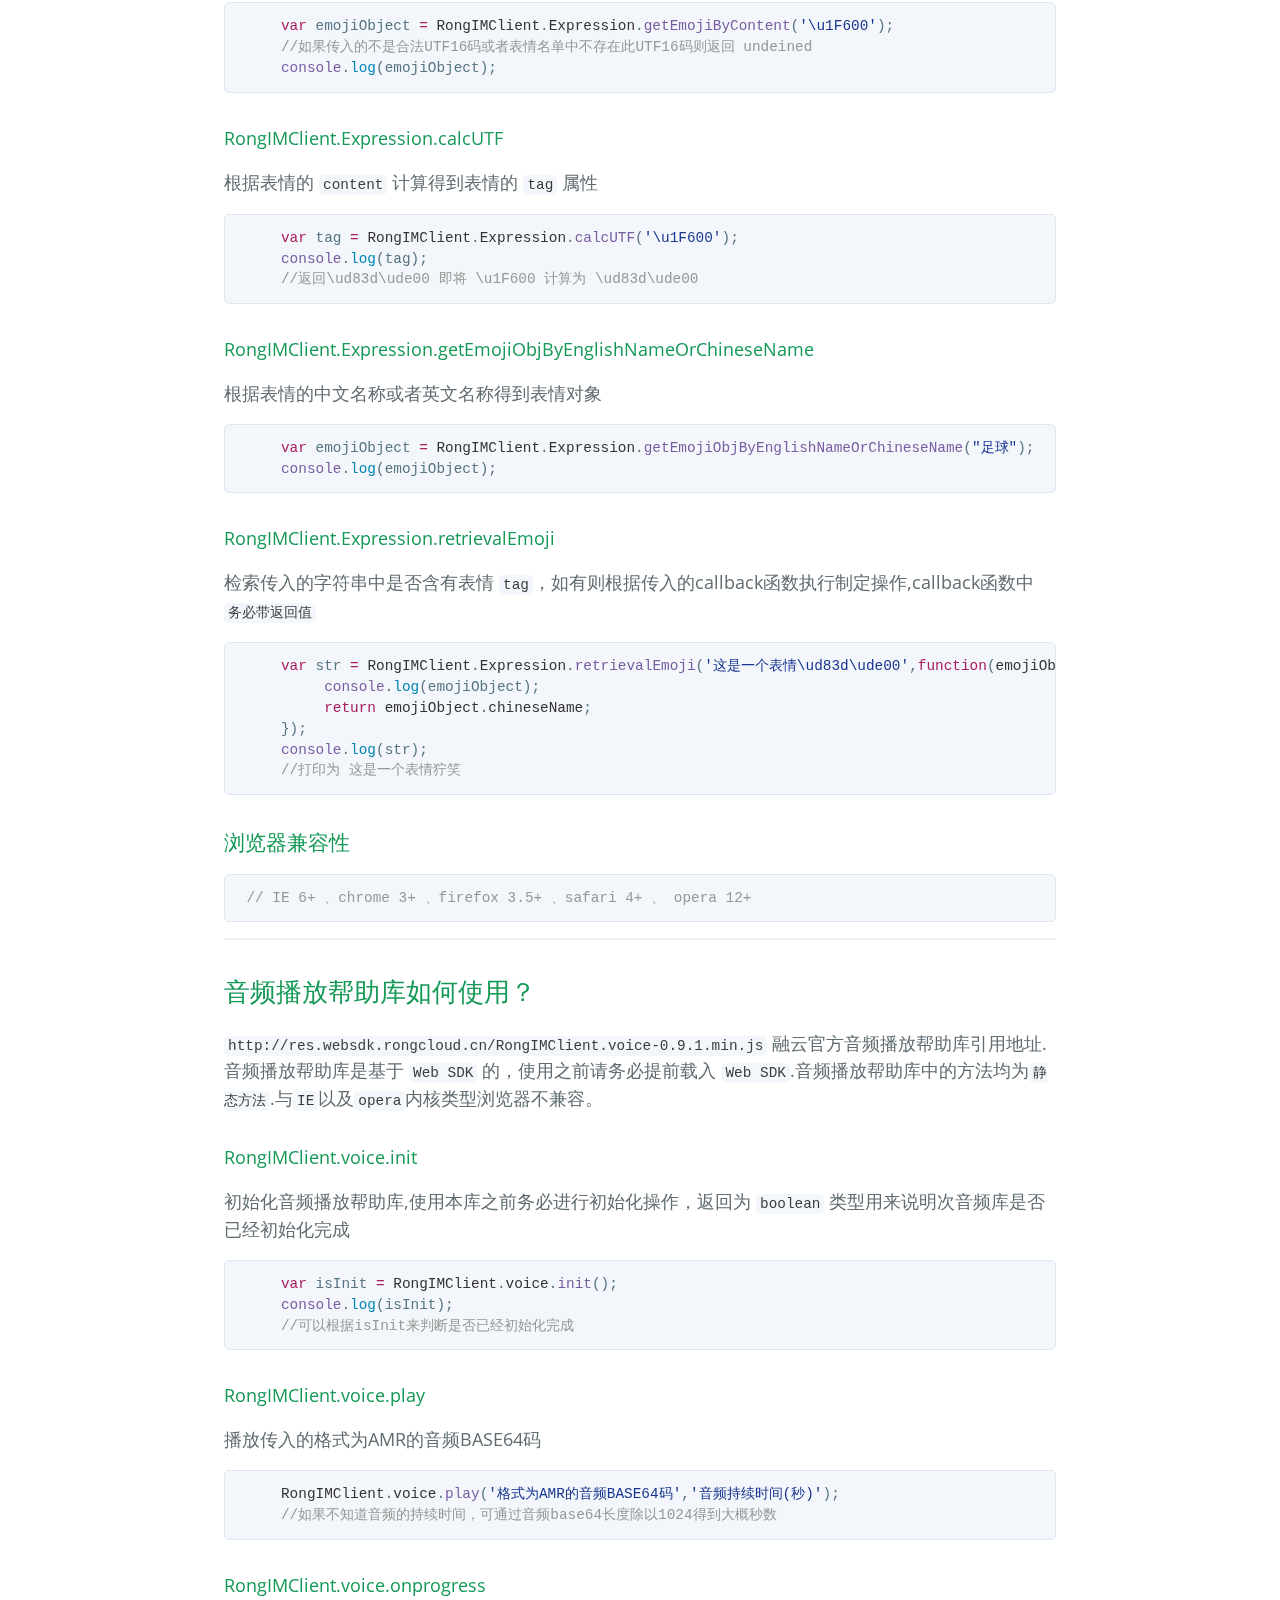
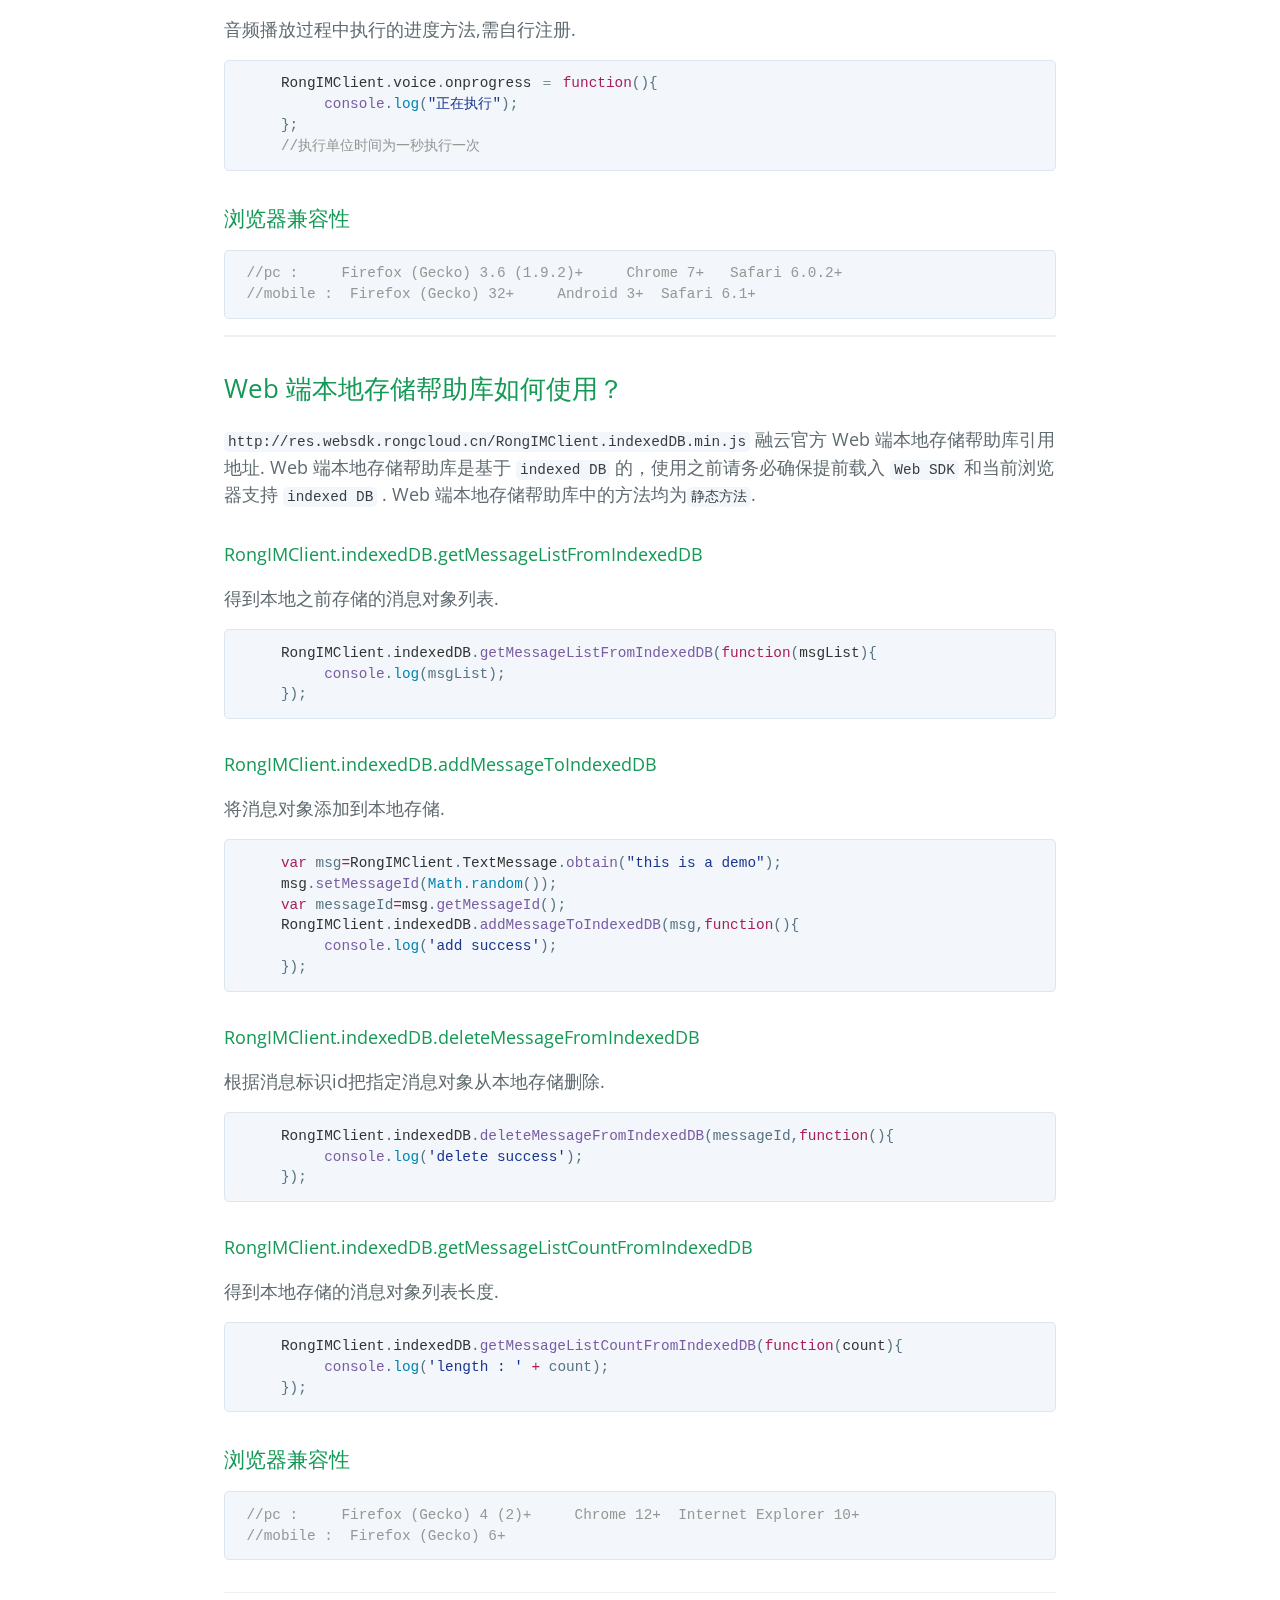
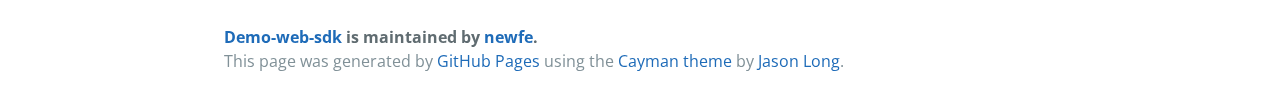
==== commit 74b48967: "Create gh-pages branch via GitHub" ====
--- a/index.html
+++ b/index.html
@@ -1,72 +1,573 @@
 <!DOCTYPE html>
-<html>
-
+<html lang="en-us">
   <head>
-    <meta charset='utf-8'>
-    <meta http-equiv="X-UA-Compatible" content="chrome=1">
-    <meta name="description" content="Demo-web-sdk : Demostration of Rong Web SDK.">
-
-    <link rel="stylesheet" type="text/css" media="screen" href="stylesheets/stylesheet.css">
-
-    <title>Demo-web-sdk</title>
+    <meta charset="UTF-8">
+    <title>Demo-web-sdk by newfe</title>
+    <meta name="viewport" content="width=device-width, initial-scale=1">
+    <link rel="stylesheet" type="text/css" href="stylesheets/normalize.css" media="screen">
+    <link href='https://fonts.googleapis.com/css?family=Open+Sans:400,700' rel='stylesheet' type='text/css'>
+    <link rel="stylesheet" type="text/css" href="stylesheets/stylesheet.css" media="screen">
+    <link rel="stylesheet" type="text/css" href="stylesheets/github-light.css" media="screen">
   </head>
-
   <body>
-
-    <!-- HEADER -->
-    <div id="header_wrap" class="outer">
-        <header class="inner">
-          <a id="forkme_banner" href="https://github.com/newfe/demo-web-sdk">View on GitHub</a>
-
-          <h1 id="project_title">Demo-web-sdk</h1>
-          <h2 id="project_tagline">Demostration of Rong Web SDK.</h2>
-
-            <section id="downloads">
-              <a class="zip_download_link" href="https://github.com/newfe/demo-web-sdk/zipball/master">Download this project as a .zip file</a>
-              <a class="tar_download_link" href="https://github.com/newfe/demo-web-sdk/tarball/master">Download this project as a tar.gz file</a>
-            </section>
-        </header>
-    </div>
-
-    <!-- MAIN CONTENT -->
-    <div id="main_content_wrap" class="outer">
-      <section id="main_content" class="inner">
-        <h3>
-<a id="welcome-to-github-pages" class="anchor" href="#welcome-to-github-pages" aria-hidden="true"><span aria-hidden="true" class="octicon octicon-link"></span></a>Welcome to GitHub Pages.</h3>
-
-<p>This automatic page generator is the easiest way to create beautiful pages for all of your projects. Author your page content here <a href="https://guides.github.com/features/mastering-markdown/">using GitHub Flavored Markdown</a>, select a template crafted by a designer, and publish. After your page is generated, you can check out the new <code>gh-pages</code> branch locally. If you’re using GitHub Desktop, simply sync your repository and you’ll see the new branch.</p>
-
-<h3>
-<a id="designer-templates" class="anchor" href="#designer-templates" aria-hidden="true"><span aria-hidden="true" class="octicon octicon-link"></span></a>Designer Templates</h3>
-
-<p>We’ve crafted some handsome templates for you to use. Go ahead and click 'Continue to layouts' to browse through them. You can easily go back to edit your page before publishing. After publishing your page, you can revisit the page generator and switch to another theme. Your Page content will be preserved.</p>
-
-<h3>
-<a id="creating-pages-manually" class="anchor" href="#creating-pages-manually" aria-hidden="true"><span aria-hidden="true" class="octicon octicon-link"></span></a>Creating pages manually</h3>
-
-<p>If you prefer to not use the automatic generator, push a branch named <code>gh-pages</code> to your repository to create a page manually. In addition to supporting regular HTML content, GitHub Pages support Jekyll, a simple, blog aware static site generator. Jekyll makes it easy to create site-wide headers and footers without having to copy them across every page. It also offers intelligent blog support and other advanced templating features.</p>
-
-<h3>
-<a id="authors-and-contributors" class="anchor" href="#authors-and-contributors" aria-hidden="true"><span aria-hidden="true" class="octicon octicon-link"></span></a>Authors and Contributors</h3>
-
-<p>You can <a href="https://help.github.com/articles/basic-writing-and-formatting-syntax/#mentioning-users-and-teams" class="user-mention">@mention</a> a GitHub username to generate a link to their profile. The resulting <code>&lt;a&gt;</code> element will link to the contributor’s GitHub Profile. For example: In 2007, Chris Wanstrath (<a href="https://github.com/defunkt" class="user-mention">@defunkt</a>), PJ Hyett (<a href="https://github.com/pjhyett" class="user-mention">@pjhyett</a>), and Tom Preston-Werner (<a href="https://github.com/mojombo" class="user-mention">@mojombo</a>) founded GitHub.</p>
-
-<h3>
-<a id="support-or-contact" class="anchor" href="#support-or-contact" aria-hidden="true"><span aria-hidden="true" class="octicon octicon-link"></span></a>Support or Contact</h3>
-
-<p>Having trouble with Pages? Check out our <a href="https://help.github.com/pages">documentation</a> or <a href="https://github.com/contact">contact support</a> and we’ll help you sort it out.</p>
-      </section>
-    </div>
-
-    <!-- FOOTER  -->
-    <div id="footer_wrap" class="outer">
-      <footer class="inner">
-        <p class="copyright">Demo-web-sdk maintained by <a href="https://github.com/newfe">newfe</a></p>
-        <p>Published with <a href="https://pages.github.com">GitHub Pages</a></p>
+    <section class="page-header">
+      <h1 class="project-name">Demo-web-sdk</h1>
+      <h2 class="project-tagline">Demostration of Rong Web SDK.</h2>
+      <a href="https://github.com/newfe/demo-web-sdk" class="btn">View on GitHub</a>
+      <a href="https://github.com/newfe/demo-web-sdk/zipball/master" class="btn">Download .zip</a>
+      <a href="https://github.com/newfe/demo-web-sdk/tarball/master" class="btn">Download .tar.gz</a>
+    </section>
+
+    <section class="main-content">
+      <h1>
+<a id="demo-web-sdk" class="anchor" href="#demo-web-sdk" aria-hidden="true"><span aria-hidden="true" class="octicon octicon-link"></span></a>demo-web-sdk</h1>
+
+<p>Demostration of Rong Web SDK.</p>
+
+<h2>
+<a id="融云-web-sdk-如何使用" class="anchor" href="#%E8%9E%8D%E4%BA%91-web-sdk-%E5%A6%82%E4%BD%95%E4%BD%BF%E7%94%A8" aria-hidden="true"><span aria-hidden="true" class="octicon octicon-link"></span></a>融云 Web SDK 如何使用</h2>
+
+<p><a href="http://docs.rongcloud.cn/api/js/index.html" title=" SDK 文档">文档参考</a></p>
+
+<p>使用融云 <code>Web SDK</code> 发消息之前必须利用申请的<code>appkey</code>进行初始化，只有在初始化之后才能使用RongIMClient.getInstance()方法得到实例.<br>
+<em>如只想知晓如何使用 Web SDK 请参考 <code>SDK_Demo.html</code></em></p>
+
+<h2>
+<a id="指定版本号引用" class="anchor" href="#%E6%8C%87%E5%AE%9A%E7%89%88%E6%9C%AC%E5%8F%B7%E5%BC%95%E7%94%A8" aria-hidden="true"><span aria-hidden="true" class="octicon octicon-link"></span></a>指定版本号引用</h2>
+
+<p><code>http://res.websdk.rongcloud.cn/RongIMClient-0.9.10.min.js</code> 历史版本号目前可从0.9.1到0.9.10。</p>
+
+<blockquote>
+<ul>
+<li>  <a href="http://res.websdk.rongcloud.cn/RongIMClient-0.9.1.min.js">0.9.1</a>
+</li>
+<li>  <a href="http://res.websdk.rongcloud.cn/RongIMClient-0.9.2.min.js">0.9.2</a>
+</li>
+<li>  <a href="http://res.websdk.rongcloud.cn/RongIMClient-0.9.3.min.js">0.9.3</a>
+</li>
+<li>  <a href="http://res.websdk.rongcloud.cn/RongIMClient-0.9.4.min.js">0.9.4</a>
+</li>
+<li>  <a href="http://res.websdk.rongcloud.cn/RongIMClient-0.9.5.min.js">0.9.5</a>
+</li>
+<li>  <a href="http://res.websdk.rongcloud.cn/RongIMClient-0.9.6.min.js">0.9.6</a>
+</li>
+<li>  <a href="http://res.websdk.rongcloud.cn/RongIMClient-0.9.7.min.js">0.9.7</a>
+</li>
+<li>  <a href="http://res.websdk.rongcloud.cn/RongIMClient-0.9.8.min.js">0.9.8</a>
+</li>
+<li>  <a href="http://res.websdk.rongcloud.cn/RongIMClient-0.9.9.min.js">0.9.9</a>
+</li>
+<li>  <a href="http://res.websdk.rongcloud.cn/RongIMClient-0.9.10.min.js">0.9.10</a>
+</li>
+<li>  <a href="http://res.websdk.rongcloud.cn/RongIMClient-0.9.11.min.js">0.9.11</a>
+</li>
+</ul>
+</blockquote>
+
+<h4>
+<a id="此事例中的代码皆为0910版本使用时请注意兼容性问题" class="anchor" href="#%E6%AD%A4%E4%BA%8B%E4%BE%8B%E4%B8%AD%E7%9A%84%E4%BB%A3%E7%A0%81%E7%9A%86%E4%B8%BA0910%E7%89%88%E6%9C%AC%E4%BD%BF%E7%94%A8%E6%97%B6%E8%AF%B7%E6%B3%A8%E6%84%8F%E5%85%BC%E5%AE%B9%E6%80%A7%E9%97%AE%E9%A2%98" aria-hidden="true"><span aria-hidden="true" class="octicon octicon-link"></span></a>此事例中的代码皆为0.9.10版本，使用时请注意兼容性问题。</h4>
+
+<h3>
+<a id="初始化-web-sdk-此项必须设置" class="anchor" href="#%E5%88%9D%E5%A7%8B%E5%8C%96-web-sdk-%E6%AD%A4%E9%A1%B9%E5%BF%85%E9%A1%BB%E8%AE%BE%E7%BD%AE" aria-hidden="true"><span aria-hidden="true" class="octicon octicon-link"></span></a>初始化 Web SDK ，此项必须设置</h3>
+
+<div class="highlight highlight-source-js"><pre><span class="pl-smi">RongIMClient</span>.<span class="pl-en">init</span>(<span class="pl-s"><span class="pl-pds">"</span>appkey<span class="pl-pds">"</span></span>);</pre></div>
+
+<h3>
+<a id="设置链接状态监听器此项必须设置" class="anchor" href="#%E8%AE%BE%E7%BD%AE%E9%93%BE%E6%8E%A5%E7%8A%B6%E6%80%81%E7%9B%91%E5%90%AC%E5%99%A8%E6%AD%A4%E9%A1%B9%E5%BF%85%E9%A1%BB%E8%AE%BE%E7%BD%AE" aria-hidden="true"><span aria-hidden="true" class="octicon octicon-link"></span></a>设置链接状态监听器，此项必须设置</h3>
+
+<div class="highlight highlight-source-js"><pre><span class="pl-smi">RongIMClient</span>.<span class="pl-en">setConnectionStatusListener</span>({  
+     <span class="pl-en">onChanged</span><span class="pl-k">:</span> <span class="pl-k">function</span> (<span class="pl-smi">status</span>) {  
+          <span class="pl-k">switch</span> (status) {
+                <span class="pl-c">//链接成功</span>
+                <span class="pl-k">case</span> <span class="pl-smi">RongIMClient</span>.<span class="pl-smi">ConnectionStatus</span>.<span class="pl-c1">CONNECTED</span><span class="pl-k">:</span>
+                    <span class="pl-en">console</span>.<span class="pl-c1">log</span>(<span class="pl-s"><span class="pl-pds">'</span>链接成功<span class="pl-pds">'</span></span>);
+                    <span class="pl-k">break</span>;
+                <span class="pl-c">//正在链接</span>
+                <span class="pl-k">case</span> <span class="pl-smi">RongIMClient</span>.<span class="pl-smi">ConnectionStatus</span>.<span class="pl-c1">CONNECTING</span><span class="pl-k">:</span>
+                    <span class="pl-en">console</span>.<span class="pl-c1">log</span>(<span class="pl-s"><span class="pl-pds">'</span>正在链接<span class="pl-pds">'</span></span>);
+                    <span class="pl-k">break</span>;
+                <span class="pl-c">//重新链接</span>
+                <span class="pl-k">case</span> <span class="pl-smi">RongIMClient</span>.<span class="pl-smi">ConnectionStatus</span>.<span class="pl-c1">RECONNECT</span><span class="pl-k">:</span>
+                    <span class="pl-en">console</span>.<span class="pl-c1">log</span>(<span class="pl-s"><span class="pl-pds">'</span>重新链接<span class="pl-pds">'</span></span>);
+                    <span class="pl-k">break</span>;
+                <span class="pl-c">//其他设备登陆</span>
+                <span class="pl-k">case</span> <span class="pl-smi">RongIMClient</span>.<span class="pl-smi">ConnectionStatus</span>.<span class="pl-c1">OTHER_DEVICE_LOGIN</span><span class="pl-k">:</span>
+                <span class="pl-c">//连接关闭</span>
+                <span class="pl-k">case</span> <span class="pl-smi">RongIMClient</span>.<span class="pl-smi">ConnectionStatus</span>.<span class="pl-c1">CLOSURE</span><span class="pl-k">:</span>
+                <span class="pl-c">//未知错误</span>
+                <span class="pl-k">case</span> <span class="pl-smi">RongIMClient</span>.<span class="pl-smi">ConnectionStatus</span>.<span class="pl-c1">UNKNOWN_ERROR</span><span class="pl-k">:</span>
+                <span class="pl-c">//登出</span>
+                <span class="pl-k">case</span> <span class="pl-smi">RongIMClient</span>.<span class="pl-smi">ConnectionStatus</span>.<span class="pl-c1">LOGOUT</span><span class="pl-k">:</span>
+                <span class="pl-c">//用户已被封禁</span>
+                <span class="pl-k">case</span> <span class="pl-smi">RongIMClient</span>.<span class="pl-smi">ConnectionStatus</span>.<span class="pl-c1">BLOCK</span><span class="pl-k">:</span>
+                    <span class="pl-k">break</span>;
+            }
+     }  
+}); </pre></div>
+
+<h3>
+<a id="链接融云服务器此项必须设置" class="anchor" href="#%E9%93%BE%E6%8E%A5%E8%9E%8D%E4%BA%91%E6%9C%8D%E5%8A%A1%E5%99%A8%E6%AD%A4%E9%A1%B9%E5%BF%85%E9%A1%BB%E8%AE%BE%E7%BD%AE" aria-hidden="true"><span aria-hidden="true" class="octicon octicon-link"></span></a>链接融云服务器，此项必须设置</h3>
+
+<p>此方法为异步方法，请确定链接成功之后再执行其他操作。成功返回登录人员id失败则返回失败枚举对象</p>
+
+<div class="highlight highlight-source-js"><pre><span class="pl-smi">RongIMClient</span>.<span class="pl-en">connect</span>(<span class="pl-s"><span class="pl-pds">"</span>token<span class="pl-pds">"</span></span>, {
+     <span class="pl-en">onSuccess</span><span class="pl-k">:</span> <span class="pl-k">function</span> (<span class="pl-smi">userid</span>) {
+         <span class="pl-c1">window</span>.<span class="pl-smi">console</span>.<span class="pl-en">log</span>(<span class="pl-s"><span class="pl-pds">"</span>connected，userid＝<span class="pl-pds">"</span></span> <span class="pl-k">+</span> userid)
+     },
+     <span class="pl-en">onError</span><span class="pl-k">:</span> <span class="pl-k">function</span> (<span class="pl-smi">c</span>) {
+          <span class="pl-k">var</span> info <span class="pl-k">=</span> <span class="pl-s"><span class="pl-pds">'</span><span class="pl-pds">'</span></span>;
+          <span class="pl-k">switch</span> (c) {
+               <span class="pl-k">case</span> <span class="pl-smi">RongIMClient</span>.<span class="pl-smi">callback</span>.<span class="pl-smi">ErrorCode</span>.<span class="pl-c1">TIMEOUT</span><span class="pl-k">:</span>
+                    info <span class="pl-k">=</span> <span class="pl-s"><span class="pl-pds">'</span>超时<span class="pl-pds">'</span></span>;
+                    <span class="pl-k">break</span>;
+               <span class="pl-k">case</span> <span class="pl-smi">RongIMClient</span>.<span class="pl-smi">callback</span>.<span class="pl-smi">ErrorCode</span>.<span class="pl-c1">UNKNOWN_ERROR</span><span class="pl-k">:</span>
+                    info <span class="pl-k">=</span> <span class="pl-s"><span class="pl-pds">'</span>未知错误<span class="pl-pds">'</span></span>;
+                    <span class="pl-k">break</span>;
+               <span class="pl-k">case</span> <span class="pl-smi">RongIMClient</span>.<span class="pl-smi">ConnectErrorStatus</span>.<span class="pl-c1">UNACCEPTABLE_PROTOCOL_VERSION</span><span class="pl-k">:</span>
+                    info <span class="pl-k">=</span> <span class="pl-s"><span class="pl-pds">'</span>不可接受的协议版本<span class="pl-pds">'</span></span>;
+                    <span class="pl-k">break</span>;
+               <span class="pl-k">case</span> <span class="pl-smi">RongIMClient</span>.<span class="pl-smi">ConnectErrorStatus</span>.<span class="pl-c1">IDENTIFIER_REJECTED</span><span class="pl-k">:</span>
+                    info <span class="pl-k">=</span> <span class="pl-s"><span class="pl-pds">'</span>appkey不正确<span class="pl-pds">'</span></span>;
+                    <span class="pl-k">break</span>;
+               <span class="pl-k">case</span> <span class="pl-smi">RongIMClient</span>.<span class="pl-smi">ConnectErrorStatus</span>.<span class="pl-c1">SERVER_UNAVAILABLE</span><span class="pl-k">:</span>
+                    info <span class="pl-k">=</span> <span class="pl-s"><span class="pl-pds">'</span>服务器不可用<span class="pl-pds">'</span></span>;
+                    <span class="pl-k">break</span>;
+               <span class="pl-k">case</span> <span class="pl-smi">RongIMClient</span>.<span class="pl-smi">ConnectErrorStatus</span>.<span class="pl-c1">TOKEN_INCORRECT</span><span class="pl-k">:</span>
+                    info <span class="pl-k">=</span> <span class="pl-s"><span class="pl-pds">'</span>token无效<span class="pl-pds">'</span></span>;
+                    <span class="pl-k">break</span>;
+               <span class="pl-k">case</span> <span class="pl-smi">RongIMClient</span>.<span class="pl-smi">ConnectErrorStatus</span>.<span class="pl-c1">NOT_AUTHORIZED</span><span class="pl-k">:</span>
+                    info <span class="pl-k">=</span> <span class="pl-s"><span class="pl-pds">'</span>未认证<span class="pl-pds">'</span></span>;
+                    <span class="pl-k">break</span>;
+               <span class="pl-k">case</span> <span class="pl-smi">RongIMClient</span>.<span class="pl-smi">ConnectErrorStatus</span>.<span class="pl-c1">REDIRECT</span><span class="pl-k">:</span>
+                    info <span class="pl-k">=</span> <span class="pl-s"><span class="pl-pds">'</span>重新获取导航<span class="pl-pds">'</span></span>;
+                    <span class="pl-k">break</span>;
+               <span class="pl-k">case</span> <span class="pl-smi">RongIMClient</span>.<span class="pl-smi">ConnectErrorStatus</span>.<span class="pl-c1">PACKAGE_ERROR</span><span class="pl-k">:</span>
+                    info <span class="pl-k">=</span> <span class="pl-s"><span class="pl-pds">'</span>包名错误<span class="pl-pds">'</span></span>;
+                    <span class="pl-k">break</span>;
+               <span class="pl-k">case</span> <span class="pl-smi">RongIMClient</span>.<span class="pl-smi">ConnectErrorStatus</span>.<span class="pl-c1">APP_BLOCK_OR_DELETE</span><span class="pl-k">:</span>
+                    info <span class="pl-k">=</span> <span class="pl-s"><span class="pl-pds">'</span>应用已被封禁或已被删除<span class="pl-pds">'</span></span>;
+                    <span class="pl-k">break</span>;
+               <span class="pl-k">case</span> <span class="pl-smi">RongIMClient</span>.<span class="pl-smi">ConnectErrorStatus</span>.<span class="pl-c1">BLOCK</span><span class="pl-k">:</span>
+                    info <span class="pl-k">=</span> <span class="pl-s"><span class="pl-pds">'</span>用户被封禁<span class="pl-pds">'</span></span>;
+                    <span class="pl-k">break</span>;
+               <span class="pl-k">case</span> <span class="pl-smi">RongIMClient</span>.<span class="pl-smi">ConnectErrorStatus</span>.<span class="pl-c1">TOKEN_EXPIRE</span><span class="pl-k">:</span>
+                    info <span class="pl-k">=</span> <span class="pl-s"><span class="pl-pds">'</span>token已过期<span class="pl-pds">'</span></span>;
+                    <span class="pl-k">break</span>;
+               <span class="pl-k">case</span> <span class="pl-smi">RongIMClient</span>.<span class="pl-smi">ConnectErrorStatus</span>.<span class="pl-c1">DEVICE_ERROR</span><span class="pl-k">:</span>
+                    info <span class="pl-k">=</span> <span class="pl-s"><span class="pl-pds">'</span>设备号错误<span class="pl-pds">'</span></span>;
+                    <span class="pl-k">break</span>;
+          }
+          <span class="pl-en">console</span>.<span class="pl-c1">alert</span>(<span class="pl-s"><span class="pl-pds">"</span>失败:<span class="pl-pds">"</span></span> <span class="pl-k">+</span> info);
+     }
+});</pre></div>
+
+<h3>
+<a id="设置消息监听器此项必须设置" class="anchor" href="#%E8%AE%BE%E7%BD%AE%E6%B6%88%E6%81%AF%E7%9B%91%E5%90%AC%E5%99%A8%E6%AD%A4%E9%A1%B9%E5%BF%85%E9%A1%BB%E8%AE%BE%E7%BD%AE" aria-hidden="true"><span aria-hidden="true" class="octicon octicon-link"></span></a>设置消息监听器，此项必须设置</h3>
+
+<p>所有接收的消息都通过此监听器进行处理，可以通过message.getMessageType()和RongIMClient.MessageType枚举对象来判断消息类型</p>
+
+<div class="highlight highlight-source-js"><pre><span class="pl-smi">RongIMClient</span>.<span class="pl-en">getInstance</span>().<span class="pl-en">setOnReceiveMessageListener</span>({
+     <span class="pl-en">onReceived</span><span class="pl-k">:</span> <span class="pl-k">function</span> (<span class="pl-smi">message</span>) {
+         <span class="pl-c">//message为RongIMMessage子类实例</span>
+         <span class="pl-en">console</span>.<span class="pl-c1">log</span>(<span class="pl-smi">message</span>.<span class="pl-en">getContent</span>());
+     }
+});</pre></div>
+
+<h3>
+<a id="得到rongimclient实例对象只有执行init之后才能使用getinstance方法" class="anchor" href="#%E5%BE%97%E5%88%B0rongimclient%E5%AE%9E%E4%BE%8B%E5%AF%B9%E8%B1%A1%E5%8F%AA%E6%9C%89%E6%89%A7%E8%A1%8Cinit%E4%B9%8B%E5%90%8E%E6%89%8D%E8%83%BD%E4%BD%BF%E7%94%A8getinstance%E6%96%B9%E6%B3%95" aria-hidden="true"><span aria-hidden="true" class="octicon octicon-link"></span></a>得到RongIMClient实例对象,只有执行init()之后才能使用getInstance()方法</h3>
+
+<div class="highlight highlight-source-js"><pre><span class="pl-k">var</span> ins <span class="pl-k">=</span> <span class="pl-smi">RongIMClient</span>.<span class="pl-en">getInstance</span>();</pre></div>
+
+<h3>
+<a id="设置私人会话类型" class="anchor" href="#%E8%AE%BE%E7%BD%AE%E7%A7%81%E4%BA%BA%E4%BC%9A%E8%AF%9D%E7%B1%BB%E5%9E%8B" aria-hidden="true"><span aria-hidden="true" class="octicon octicon-link"></span></a>设置私人会话类型</h3>
+
+<div class="highlight highlight-source-js"><pre><span class="pl-k">var</span> contype <span class="pl-k">=</span> <span class="pl-smi">RongIMClient</span>.<span class="pl-smi">ConversationType</span>.<span class="pl-c1">PRIVATE</span>;</pre></div>
+
+<h3>
+<a id="例如注册某个元素点击事件举例" class="anchor" href="#%E4%BE%8B%E5%A6%82%E6%B3%A8%E5%86%8C%E6%9F%90%E4%B8%AA%E5%85%83%E7%B4%A0%E7%82%B9%E5%87%BB%E4%BA%8B%E4%BB%B6%E4%B8%BE%E4%BE%8B" aria-hidden="true"><span aria-hidden="true" class="octicon octicon-link"></span></a>例如注册某个元素点击事件(举例)</h3>
+
+<div class="highlight highlight-source-js"><pre><span class="pl-smi">element</span>.<span class="pl-en">onclick</span> <span class="pl-k">=</span> <span class="pl-k">function</span> () {
+<span class="pl-c">//调用实例的发送消息方法</span>
+     <span class="pl-smi">ins</span>.<span class="pl-en">sendMessage</span>(contype, <span class="pl-s"><span class="pl-pds">"</span>targetId<span class="pl-pds">"</span></span>, <span class="pl-smi">RongIMClient</span>.<span class="pl-smi">TextMessage</span>.<span class="pl-en">obtain</span>(<span class="pl-s"><span class="pl-pds">"</span>发送消息内容<span class="pl-pds">"</span></span>), <span class="pl-c1">null</span>, {
+           <span class="pl-en">onSuccess</span><span class="pl-k">:</span> <span class="pl-k">function</span> () {
+                <span class="pl-c">//发送成功逻辑处理</span>
+           },
+           <span class="pl-en">onError</span><span class="pl-k">:</span> <span class="pl-k">function</span> (<span class="pl-smi">x</span>) {
+                <span class="pl-k">var</span> info <span class="pl-k">=</span> <span class="pl-s"><span class="pl-pds">'</span><span class="pl-pds">'</span></span>;
+                <span class="pl-k">switch</span> (x) {
+                    <span class="pl-k">case</span> <span class="pl-smi">RongIMClient</span>.<span class="pl-smi">callback</span>.<span class="pl-smi">ErrorCode</span>.<span class="pl-c1">TIMEOUT</span><span class="pl-k">:</span>
+                        info <span class="pl-k">=</span> <span class="pl-s"><span class="pl-pds">'</span>超时<span class="pl-pds">'</span></span>;
+                        <span class="pl-k">break</span>;
+                    <span class="pl-k">case</span> <span class="pl-smi">RongIMClient</span>.<span class="pl-smi">callback</span>.<span class="pl-smi">ErrorCode</span>.<span class="pl-c1">UNKNOWN_ERROR</span><span class="pl-k">:</span>
+                        info <span class="pl-k">=</span> <span class="pl-s"><span class="pl-pds">'</span>未知错误<span class="pl-pds">'</span></span>;
+                        <span class="pl-k">break</span>;
+                    <span class="pl-k">case</span> <span class="pl-smi">RongIMClient</span>.<span class="pl-smi">SendErrorStatus</span>.<span class="pl-c1">REJECTED_BY_BLACKLIST</span><span class="pl-k">:</span>
+                        info <span class="pl-k">=</span> <span class="pl-s"><span class="pl-pds">'</span>在黑名单中，无法向对方发送消息<span class="pl-pds">'</span></span>;
+                        <span class="pl-k">break</span>;
+                    <span class="pl-k">case</span> <span class="pl-smi">RongIMClient</span>.<span class="pl-smi">SendErrorStatus</span>.<span class="pl-c1">NOT_IN_DISCUSSION</span><span class="pl-k">:</span>
+                        info <span class="pl-k">=</span> <span class="pl-s"><span class="pl-pds">'</span>不在讨论组中<span class="pl-pds">'</span></span>;
+                        <span class="pl-k">break</span>;
+                    <span class="pl-k">case</span> <span class="pl-smi">RongIMClient</span>.<span class="pl-smi">SendErrorStatus</span>.<span class="pl-c1">NOT_IN_GROUP</span><span class="pl-k">:</span>
+                        info <span class="pl-k">=</span> <span class="pl-s"><span class="pl-pds">'</span>不在群组中<span class="pl-pds">'</span></span>;
+                        <span class="pl-k">break</span>;
+                    <span class="pl-k">case</span> <span class="pl-smi">RongIMClient</span>.<span class="pl-smi">SendErrorStatus</span>.<span class="pl-c1">NOT_IN_CHATROOM</span><span class="pl-k">:</span>
+                        info <span class="pl-k">=</span> <span class="pl-s"><span class="pl-pds">'</span>不在聊天室中<span class="pl-pds">'</span></span>;
+                        <span class="pl-k">break</span>;
+                    <span class="pl-k">default</span> <span class="pl-k">:</span>
+                        info <span class="pl-k">=</span> x;
+                        <span class="pl-k">break</span>;
+                }
+                <span class="pl-en">console</span>.<span class="pl-c1">alert</span>(<span class="pl-s"><span class="pl-pds">'</span>发送失败:<span class="pl-pds">'</span></span> <span class="pl-k">+</span> info);
+           }
+       });
+};</pre></div>
+
+<h3>
+<a id="同步会话列表此方法正处于调试阶段后期可能会有改动" class="anchor" href="#%E5%90%8C%E6%AD%A5%E4%BC%9A%E8%AF%9D%E5%88%97%E8%A1%A8%E6%AD%A4%E6%96%B9%E6%B3%95%E6%AD%A3%E5%A4%84%E4%BA%8E%E8%B0%83%E8%AF%95%E9%98%B6%E6%AE%B5%E5%90%8E%E6%9C%9F%E5%8F%AF%E8%83%BD%E4%BC%9A%E6%9C%89%E6%94%B9%E5%8A%A8" aria-hidden="true"><span aria-hidden="true" class="octicon octicon-link"></span></a>同步会话列表(此方法正处于调试阶段，后期可能会有改动)</h3>
+
+<p>在浏览器中使用融云<code>web SDK</code>与在移动端中使用融云<code>ios、安卓SDK</code>不同的是浏览器一刷新页面，之前已经存好的会话列表都将会清空。为了减少这种情况引起的麻烦，可以使用<code>RongIMClient.getInstance().syncConversationList()</code>方法，来同步的会话列表。这样的话，就不会因为刷新页面导致会话列表情况所引起的种种麻烦了。</p>
+
+<div class="highlight highlight-source-js"><pre> <span class="pl-smi">RongIMClient</span>.<span class="pl-en">getInstance</span>().<span class="pl-en">syncConversationList</span>({
+                        <span class="pl-en">onSuccess</span><span class="pl-k">:</span><span class="pl-k">function</span>(){
+                            <span class="pl-c">//同步会话列表</span>
+                            <span class="pl-c1">setTimeout</span>(<span class="pl-k">function</span>(){
+                              <span class="pl-k">var</span> ConversationList <span class="pl-k">=</span> <span class="pl-smi">RongIMClient</span>.<span class="pl-en">getInstance</span>().<span class="pl-en">getConversationList</span>();
+                              <span class="pl-c">// do something</span>
+                            },<span class="pl-c1">1000</span>);
+                        },<span class="pl-en">onError</span><span class="pl-k">:</span><span class="pl-k">function</span>(){
+                        }
+                    });</pre></div>
+
+<h3>
+<a id="获取历史纪录此方法正处于调试阶段后期可能会有改动" class="anchor" href="#%E8%8E%B7%E5%8F%96%E5%8E%86%E5%8F%B2%E7%BA%AA%E5%BD%95%E6%AD%A4%E6%96%B9%E6%B3%95%E6%AD%A3%E5%A4%84%E4%BA%8E%E8%B0%83%E8%AF%95%E9%98%B6%E6%AE%B5%E5%90%8E%E6%9C%9F%E5%8F%AF%E8%83%BD%E4%BC%9A%E6%9C%89%E6%94%B9%E5%8A%A8" aria-hidden="true"><span aria-hidden="true" class="octicon octicon-link"></span></a>获取历史纪录(此方法正处于调试阶段，后期可能会有改动)</h3>
+
+<p>融云 <code>web SDK</code>最新提供<code>RongIMClient.getInstance().getHistoryMessages()</code>方法，来帮助开发者获取历史纪录。不再需要为如何在web端存储历史纪录而发愁。<em>使用此方法前提是APP必须<code>开启历史消息漫游(此接口为收费项目)</code>，如APP没有开启历史消息漫游则执行onError方法。</em></p>
+
+<div class="highlight highlight-source-js"><pre><span class="pl-c">// 此方法最多一次行拉取20条消息。拉取顺序按时间倒序拉取。</span>
+<span class="pl-smi">RongIMClient</span>.<span class="pl-en">getInstance</span>().<span class="pl-en">getHistoryMessages</span>(<span class="pl-smi">RongIMClient</span>.<span class="pl-smi">ConversationType</span>.<span class="pl-c1">PRIVATE</span>,<span class="pl-s"><span class="pl-pds">'</span>targeid<span class="pl-pds">'</span></span>,<span class="pl-c1">10</span>,{
+     <span class="pl-en">onSuccess</span><span class="pl-k">:</span><span class="pl-k">function</span>(<span class="pl-smi">symbol</span>,<span class="pl-smi">HistoryMessages</span>){
+     <span class="pl-c">// symbol为boolean值，如果为true则表示还有剩余历史消息可拉取，为false的话表示没有剩余历史消息可供拉取。</span>
+     <span class="pl-c">// HistoryMessages 为拉取到的历史消息列表</span>
+     },<span class="pl-en">onError</span><span class="pl-k">:</span><span class="pl-k">function</span>(){
+     <span class="pl-c">// APP未开启消息漫游或处理异常</span>
+     <span class="pl-c">// throw new ERROR ......</span>
+     }
+})</pre></div>
+
+<h3>
+<a id="注册自定义消息" class="anchor" href="#%E6%B3%A8%E5%86%8C%E8%87%AA%E5%AE%9A%E4%B9%89%E6%B6%88%E6%81%AF" aria-hidden="true"><span aria-hidden="true" class="octicon octicon-link"></span></a>注册自定义消息</h3>
+
+<div class="highlight highlight-source-js"><pre><span class="pl-c">//注册一个自定义消息</span>
+<span class="pl-smi">RongIMClient</span>.<span class="pl-en">registerMessageType</span>({messageType<span class="pl-k">:</span><span class="pl-s"><span class="pl-pds">'</span>EmptyMessage<span class="pl-pds">'</span></span>,objectName<span class="pl-k">:</span><span class="pl-s"><span class="pl-pds">'</span>s:empty<span class="pl-pds">'</span></span>,fieldName<span class="pl-k">:</span>[<span class="pl-s"><span class="pl-pds">'</span>Name<span class="pl-pds">'</span></span>,<span class="pl-s"><span class="pl-pds">'</span>Age<span class="pl-pds">'</span></span>,<span class="pl-s"><span class="pl-pds">'</span>Address<span class="pl-pds">'</span></span>,<span class="pl-s"><span class="pl-pds">'</span>Occupation<span class="pl-pds">'</span></span>]});
+
+<span class="pl-k">var</span> myMsg<span class="pl-k">=</span><span class="pl-k">new</span> <span class="pl-en">RongIMClient.EmptyMessage</span>({Name<span class="pl-k">:</span><span class="pl-s"><span class="pl-pds">'</span>Jeams<span class="pl-pds">'</span></span>,Age<span class="pl-k">:</span><span class="pl-c1">32</span>,Address<span class="pl-k">:</span><span class="pl-s"><span class="pl-pds">'</span>beijing<span class="pl-pds">'</span></span>,Occupation<span class="pl-k">:</span><span class="pl-s"><span class="pl-pds">'</span>Spy<span class="pl-pds">'</span></span>});
+
+<span class="pl-smi">myMsg</span>.<span class="pl-en">getObjectName</span>(); <span class="pl-c">// =&gt; 's:empty' 根据此字段判断消息类型</span>
+
+<span class="pl-smi">myMsg</span>.<span class="pl-en">getMessageType</span>(); <span class="pl-c">// =&gt; 'EmptyMessage' 消息名称</span>
+
+<span class="pl-smi">myMsg</span>.<span class="pl-en">getMessageType</span>() <span class="pl-k">==</span> <span class="pl-smi">RongIMClient</span>.<span class="pl-smi">MessageType</span>.<span class="pl-smi">EmptyMessage</span>; <span class="pl-c">// =&gt; true 注册完消息类型之后 RongIMClient.MessageType 会自动添加一个自定义消息类型</span>
+
+myMsg instanceOf <span class="pl-smi">RongIMClient</span>.<span class="pl-smi">RongIMMessage</span>; <span class="pl-c">// =&gt; true 继承自融云消息基类</span>
+
+<span class="pl-smi">myMsg</span>.<span class="pl-en">getDetail</span>(); <span class="pl-c">// =&gt; {Name:'Jeams',Age:32,Address:'beijing',Occupation:'Spy'} 得到消息体</span></pre></div>
+
+<h3>
+<a id="检测是否有未收到的消息" class="anchor" href="#%E6%A3%80%E6%B5%8B%E6%98%AF%E5%90%A6%E6%9C%89%E6%9C%AA%E6%94%B6%E5%88%B0%E7%9A%84%E6%B6%88%E6%81%AF" aria-hidden="true"><span aria-hidden="true" class="octicon octicon-link"></span></a>检测是否有未收到的消息</h3>
+
+<p>融云目前的消息状态只有<code>送达</code>和<code>未送达</code>，没有<code>已读</code>和<code>未读</code>的状态。此接口用来查询是否有服务器<code>未送达</code>的消息。</p>
+
+<div class="highlight highlight-source-js"><pre><span class="pl-c">//此接口可独立使用，不依赖init()和connect()方法。</span>
+<span class="pl-smi">RongIMClient</span>.<span class="pl-en">hasUnreadMessages</span>(<span class="pl-s"><span class="pl-pds">'</span>APPKEY<span class="pl-pds">'</span></span>,<span class="pl-s"><span class="pl-pds">'</span>TOKEN<span class="pl-pds">'</span></span>,{
+    <span class="pl-en">onSuccess</span><span class="pl-k">:</span><span class="pl-k">function</span>(<span class="pl-smi">symbol</span>){
+        <span class="pl-k">if</span>(symbol){
+            <span class="pl-c">// 有未收到的消息</span>
+        }<span class="pl-k">else</span>{
+            <span class="pl-c">// 没有未收到的消息</span>
+        }
+    },<span class="pl-en">onError</span><span class="pl-k">:</span><span class="pl-k">function</span>(<span class="pl-smi">err</span>){
+        <span class="pl-c">// 错误处理...</span>
+    }
+});</pre></div>
+
+<h3>
+<a id="兼容cmdamd等commonjs规范" class="anchor" href="#%E5%85%BC%E5%AE%B9cmdamd%E7%AD%89commonjs%E8%A7%84%E8%8C%83" aria-hidden="true"><span aria-hidden="true" class="octicon octicon-link"></span></a>兼容CMD、AMD等CommonJS规范</h3>
+
+<p>融云<code>web SDK</code>从<code>0.9.9</code>版本起将开始支持seaJs和requireJs等模块加载器。</p>
+
+<div class="highlight highlight-source-js"><pre><span class="pl-c">//以下代码仅以requireJs做示范</span>
+<span class="pl-smi">require</span>.<span class="pl-en">config</span>({
+    paths<span class="pl-k">:</span> {
+        rongSDK<span class="pl-k">:</span> <span class="pl-s"><span class="pl-pds">'</span>http://res.websdk.rongcloud.cn/RongIMClient-0.9.10.min<span class="pl-pds">'</span></span>
+    }
+});
+<span class="pl-c1">require</span>([<span class="pl-s"><span class="pl-pds">'</span>rongSDK<span class="pl-pds">'</span></span>], <span class="pl-k">function</span>(<span class="pl-smi">RongIMClient</span>) {
+    <span class="pl-c">//do something ...</span>
+});
+</pre></div>
+
+<p>此外，也可以当作子模块引入。
+<em>当引用seaJs或requireJs的时候<code>web SDK</code>内部会定义一个 <code>RongIMClient</code>模块。所以，当想把SDK当作子模块引入时，直接引用<code>RongIMClient</code>就可以了。</em></p>
+
+<div class="highlight highlight-source-js"><pre><span class="pl-en">define</span>(<span class="pl-s"><span class="pl-pds">"</span>modules_one<span class="pl-pds">"</span></span>, [<span class="pl-s"><span class="pl-pds">'</span>RongIMClient<span class="pl-pds">'</span></span>], <span class="pl-k">function</span> (<span class="pl-smi">rong</span>) {
+    <span class="pl-c">// do something ...</span>
+});
+<span class="pl-c1">require</span>([<span class="pl-s"><span class="pl-pds">'</span>modules_one<span class="pl-pds">'</span></span>],<span class="pl-k">function</span>(<span class="pl-smi">modules</span>){
+   <span class="pl-c">//do something ... </span>
+});</pre></div>
+
+<p>使用<code>seaJs</code>进行模块加载</p>
+
+<div class="highlight highlight-source-js"><pre><span class="pl-smi">seajs</span>.<span class="pl-en">config</span>({
+    alias<span class="pl-k">:</span> {
+        rong<span class="pl-k">:</span> <span class="pl-s"><span class="pl-pds">'</span>http://res.websdk.rongcloud.cn/RongIMClient-0.9.9.min<span class="pl-pds">'</span></span>
+    }
+});
+<span class="pl-smi">seajs</span>.<span class="pl-en">use</span>([<span class="pl-s"><span class="pl-pds">'</span>rong<span class="pl-pds">'</span></span>], <span class="pl-k">function</span> () {
+     <span class="pl-c">//do something ...</span>
+});</pre></div>
+
+<h3>
+<a id="web-sdk-浏览器兼容性" class="anchor" href="#web-sdk-%E6%B5%8F%E8%A7%88%E5%99%A8%E5%85%BC%E5%AE%B9%E6%80%A7" aria-hidden="true"><span aria-hidden="true" class="octicon octicon-link"></span></a>Web SDK 浏览器兼容性</h3>
+
+<div class="highlight highlight-source-js"><pre>
+ <span class="pl-c">//PC side</span>
+ <span class="pl-c">//-----------------------------------------------------------------------------------------</span>
+ <span class="pl-c">//|Desktop Feature| Chrome | Firefox (Gecko) | Internet Explorer | Opera | Safari (WebKit)|</span>
+ <span class="pl-c">//----------------------------------------------------------------------------------------</span>
+ <span class="pl-c">//|Basic support  |   3    |     3.5         |          6        |   12  |        4       |</span>
+ <span class="pl-c">//-----------------------------------------------------------------------------------------</span>
+
+ <span class="pl-c">//mobile side</span>
+ <span class="pl-c">//-----------------------------------------------------------------------------------------------------------------</span>
+ <span class="pl-c">//|Mobile Feature| Android | Chrome for Android | Firefox Mobile (Gecko) | IE Phone | Opera Mobile | Safari Mobile|</span>
+ <span class="pl-c">//-----------------------------------------------------------------------------------------------------------------</span>
+ <span class="pl-c">//|Basic support |     ?   |     0.16  (Yes)    |          ?             |     ?    |     ?        |      ?       |  </span>
+ <span class="pl-c">//-----------------------------------------------------------------------------------------------------------------</span>
+</pre></div>
+
+<h3>
+<a id="使用指定链接通道链接服务器" class="anchor" href="#%E4%BD%BF%E7%94%A8%E6%8C%87%E5%AE%9A%E9%93%BE%E6%8E%A5%E9%80%9A%E9%81%93%E9%93%BE%E6%8E%A5%E6%9C%8D%E5%8A%A1%E5%99%A8" aria-hidden="true"><span aria-hidden="true" class="octicon octicon-link"></span></a>使用指定链接通道链接服务器</h3>
+
+<p>Web SDK 通道采用层层降级的方式进行兼容处理。连接通道首先默认使用websocket，如环境不支持websocket则自动降级至 Flash socket，不支持 Flash 则自定降级至 xhr-polling，以此来达到全兼容的目的。
+<br>
+如果想强制使用长链接连接服务器则必须设置<code>window.WEB_XHR_POLLING = true;</code></p>
+
+<h4>
+<a id="通道选项设置使用此项必须为096版本使用前请确定sdk版本号为096及以上版本" class="anchor" href="#%E9%80%9A%E9%81%93%E9%80%89%E9%A1%B9%E8%AE%BE%E7%BD%AE%E4%BD%BF%E7%94%A8%E6%AD%A4%E9%A1%B9%E5%BF%85%E9%A1%BB%E4%B8%BA096%E7%89%88%E6%9C%AC%E4%BD%BF%E7%94%A8%E5%89%8D%E8%AF%B7%E7%A1%AE%E5%AE%9Asdk%E7%89%88%E6%9C%AC%E5%8F%B7%E4%B8%BA096%E5%8F%8A%E4%BB%A5%E4%B8%8A%E7%89%88%E6%9C%AC" aria-hidden="true"><span aria-hidden="true" class="octicon octicon-link"></span></a>通道选项设置[使用此项必须为0.9.6版本,使用前请确定SDK版本号为0.9.6及以上版本]</h4>
+
+<div class="highlight highlight-source-js"><pre>     <span class="pl-c">//强制使用长链接进行通讯 设置此项，并保证此项优先级最高并且最先被执行，否则设置无效</span>
+     <span class="pl-c1">window</span>.<span class="pl-c1">WEB_XHR_POLLING</span> <span class="pl-k">=</span> <span class="pl-c1">true</span>;</pre></div>
+
+<div class="highlight highlight-source-js"><pre>     <span class="pl-c">//强制使用flash进行通讯 设置此项，并保证此项优先级最高并且最先被执行，否则设置无效</span>
+     <span class="pl-c1">window</span>.<span class="pl-c1">WEB_SOCKET_FORCE_FLASH</span> <span class="pl-k">=</span> <span class="pl-c1">true</span>;</pre></div>
+
+<h2>
+<a id="通道选项优先级比较" class="anchor" href="#%E9%80%9A%E9%81%93%E9%80%89%E9%A1%B9%E4%BC%98%E5%85%88%E7%BA%A7%E6%AF%94%E8%BE%83" aria-hidden="true"><span aria-hidden="true" class="octicon octicon-link"></span></a>通道选项优先级比较</h2>
+
+<p><code>window.WEB_SOCKET_FORCE_FLASH &gt; window.WEB_XHR_POLLING</code></p>
+
+<h3>
+<a id="使用指定存储" class="anchor" href="#%E4%BD%BF%E7%94%A8%E6%8C%87%E5%AE%9A%E5%AD%98%E5%82%A8" aria-hidden="true"><span aria-hidden="true" class="octicon octicon-link"></span></a>使用指定存储</h3>
+
+<p>强制使用localstorage存储SDK标识数据，主要用来兼容Hybrid应用。
+<em>(ps:在Hybrid应用中无法使用Cookie功能，导致SDK程序异常。可使用此选项，将标志数据存储到localstorage中。)</em></p>
+
+<div class="highlight highlight-source-js"><pre>     <span class="pl-c">//兼容Hybrid应用，可设置此项</span>
+     <span class="pl-c1">window</span>.<span class="pl-c1">FORCE_LOCAL_STORAGE</span> <span class="pl-k">=</span> <span class="pl-c1">true</span>;</pre></div>
+
+<h4>
+<a id="注意" class="anchor" href="#%E6%B3%A8%E6%84%8F" aria-hidden="true"><span aria-hidden="true" class="octicon octicon-link"></span></a>注意:</h4>
+
+<p>1 : <code>Web SDK</code> 是全异步的，所以发送消息之前确保链接成功。<br>
+ 2 : 本demo仅做演示使用，页面不做兼容性考虑。<br>
+ 3 : 本<code>Web SDK</code>为强兼容性，demo的弱兼容性与SDK无关。<br>
+ 4 : 使用本示例的页面在商业上使用而引发的处理不当与本人以及本人所属组织无关。<br>
+ 5 : 本示例仅做演示，仅仅只做演示。未考虑低版本及部分版本浏览器兼容性。<br>
+ 6 : 浏览器兼容性项中未列出的浏览器版本项皆为不支持的浏览器版本</p>
+
+<h3>
+<a id="须知" class="anchor" href="#%E9%A1%BB%E7%9F%A5" aria-hidden="true"><span aria-hidden="true" class="octicon octicon-link"></span></a>须知</h3>
+
+<p>本Demo需配合<code>demo server</code>一起使用。<a href="https://github.com/rongcloud/demo-server-php">Demo Server</a></p>
+
+<hr>
+
+<h2>
+<a id="表情帮助库如何使用" class="anchor" href="#%E8%A1%A8%E6%83%85%E5%B8%AE%E5%8A%A9%E5%BA%93%E5%A6%82%E4%BD%95%E4%BD%BF%E7%94%A8" aria-hidden="true"><span aria-hidden="true" class="octicon octicon-link"></span></a>表情帮助库如何使用？</h2>
+
+<p><code>http://res.websdk.rongcloud.cn/RongIMClient.emoji-0.9.2.min.js</code> 融云官方表情帮助库引用地址。本表情库使用的是标准的 <code>emoji</code> 表情。本表情库一共有128个表情,默认为为22px＊22px。表情库是基于 <code>Web SDK</code> 的，使用之前请务必提前载入 <code>Web SDK</code>.表情库中的方法均为<code>静态方法</code>.由于部分浏览器显示本表情的 <code>tag</code> 为一个小方块。无法得到内容。此处可用escape()方法得到表情 <code>tag</code> </p>
+
+<div class="highlight highlight-source-js"><pre>     <span class="pl-en">console</span>.<span class="pl-c1">log</span>(<span class="pl-s"><span class="pl-pds">'</span><span class="pl-cce">\u</span>d83d<span class="pl-cce">\u</span>de00<span class="pl-pds">'</span></span>);
+     <span class="pl-c">//例如chrome中显示 \ud83d\ude00 为一个小方块，可用escape()方法</span>
+     <span class="pl-k">var</span> str <span class="pl-k">=</span> <span class="pl-c1">escape</span>(<span class="pl-s"><span class="pl-pds">'</span><span class="pl-cce">\u</span>d83d<span class="pl-cce">\u</span>de00<span class="pl-pds">'</span></span>);
+     <span class="pl-en">console</span>.<span class="pl-c1">log</span>(str);
+     <span class="pl-c">//返回％ud83d％ude00，将％替换为\既是表情的 tag 属性</span>
+
+     <span class="pl-c">//表情对象的格式为</span>
+     <span class="pl-k">var</span> emojiObject<span class="pl-k">=</span>{
+          englishName<span class="pl-k">:</span><span class="pl-s"><span class="pl-pds">'</span>表情英文名称<span class="pl-pds">'</span></span>,
+          chineseName<span class="pl-k">:</span><span class="pl-s"><span class="pl-pds">'</span>表情中文名称<span class="pl-pds">'</span></span>,
+          img<span class="pl-k">:</span><span class="pl-s"><span class="pl-pds">'</span>一个nodeName为B的HTMLElement元素，背景为表情图片<span class="pl-pds">'</span></span>,
+          tag<span class="pl-k">:</span><span class="pl-s"><span class="pl-pds">'</span>表情的标签，为一组unicode码<span class="pl-pds">'</span></span>
+     }</pre></div>
+
+<h4>
+<a id="rongimclientexpressiongetallexpression" class="anchor" href="#rongimclientexpressiongetallexpression" aria-hidden="true"><span aria-hidden="true" class="octicon octicon-link"></span></a>RongIMClient.Expression.getAllExpression</h4>
+
+<p>得到指定数量的表情</p>
+
+<div class="highlight highlight-source-js"><pre> <span class="pl-k">var</span> emojiObjectList <span class="pl-k">=</span> <span class="pl-smi">RongIMClient</span>.<span class="pl-smi">Expression</span>.<span class="pl-en">getAllExpression</span>(<span class="pl-c1">64</span>,<span class="pl-c1">0</span>);
+  <span class="pl-c">//从下标为0的位置检索64个表情对象,startIndex与count只和最大为128，因为表情对象最多为128个。</span>
+  <span class="pl-k">for</span>(<span class="pl-k">var</span> i<span class="pl-k">=</span><span class="pl-c1">0</span>,item;item<span class="pl-k">=</span>emojiObjectList[i<span class="pl-k">++</span>];){
+     <span class="pl-en">console</span>.<span class="pl-c1">log</span>(<span class="pl-smi">item</span>.<span class="pl-smi">englishName</span>,<span class="pl-smi">item</span>.<span class="pl-smi">chineseName</span>,<span class="pl-smi">item</span>.<span class="pl-smi">img</span>,<span class="pl-smi">item</span>.<span class="pl-smi">tag</span>);
+     <span class="pl-c">//依次打印表情元素</span>
+  }</pre></div>
+
+<h4>
+<a id="rongimclientexpressiongetemojibycontent" class="anchor" href="#rongimclientexpressiongetemojibycontent" aria-hidden="true"><span aria-hidden="true" class="octicon octicon-link"></span></a>RongIMClient.Expression.getEmojiByContent</h4>
+
+<p>根据表情的 <code>content</code> ( <code>content</code> 为一个UTF16码，可根据表情对象 <code>tag</code> 属性计算得到此UTF16码)来得到表情对象</p>
+
+<div class="highlight highlight-source-js"><pre>     <span class="pl-k">var</span> emojiObject <span class="pl-k">=</span> <span class="pl-smi">RongIMClient</span>.<span class="pl-smi">Expression</span>.<span class="pl-en">getEmojiByContent</span>(<span class="pl-s"><span class="pl-pds">'</span><span class="pl-cce">\u</span>1F600<span class="pl-pds">'</span></span>);
+     <span class="pl-c">//如果传入的不是合法UTF16码或者表情名单中不存在此UTF16码则返回 undeined </span>
+     <span class="pl-en">console</span>.<span class="pl-c1">log</span>(emojiObject);</pre></div>
+
+<h4>
+<a id="rongimclientexpressioncalcutf" class="anchor" href="#rongimclientexpressioncalcutf" aria-hidden="true"><span aria-hidden="true" class="octicon octicon-link"></span></a>RongIMClient.Expression.calcUTF</h4>
+
+<p>根据表情的 <code>content</code> 计算得到表情的 <code>tag</code> 属性</p>
+
+<div class="highlight highlight-source-js"><pre>     <span class="pl-k">var</span> tag <span class="pl-k">=</span> <span class="pl-smi">RongIMClient</span>.<span class="pl-smi">Expression</span>.<span class="pl-en">calcUTF</span>(<span class="pl-s"><span class="pl-pds">'</span><span class="pl-cce">\u</span>1F600<span class="pl-pds">'</span></span>);
+     <span class="pl-en">console</span>.<span class="pl-c1">log</span>(tag);
+     <span class="pl-c">//返回\ud83d\ude00 即将 \u1F600 计算为 \ud83d\ude00</span></pre></div>
+
+<h4>
+<a id="rongimclientexpressiongetemojiobjbyenglishnameorchinesename" class="anchor" href="#rongimclientexpressiongetemojiobjbyenglishnameorchinesename" aria-hidden="true"><span aria-hidden="true" class="octicon octicon-link"></span></a>RongIMClient.Expression.getEmojiObjByEnglishNameOrChineseName</h4>
+
+<p>根据表情的中文名称或者英文名称得到表情对象</p>
+
+<div class="highlight highlight-source-js"><pre>     <span class="pl-k">var</span> emojiObject <span class="pl-k">=</span> <span class="pl-smi">RongIMClient</span>.<span class="pl-smi">Expression</span>.<span class="pl-en">getEmojiObjByEnglishNameOrChineseName</span>(<span class="pl-s"><span class="pl-pds">"</span>足球<span class="pl-pds">"</span></span>);
+     <span class="pl-en">console</span>.<span class="pl-c1">log</span>(emojiObject);</pre></div>
+
+<h4>
+<a id="rongimclientexpressionretrievalemoji" class="anchor" href="#rongimclientexpressionretrievalemoji" aria-hidden="true"><span aria-hidden="true" class="octicon octicon-link"></span></a>RongIMClient.Expression.retrievalEmoji</h4>
+
+<p>检索传入的字符串中是否含有表情 <code>tag</code>，如有则根据传入的callback函数执行制定操作,callback函数中 <code>务必带返回值</code> </p>
+
+<div class="highlight highlight-source-js"><pre>     <span class="pl-k">var</span> str <span class="pl-k">=</span> <span class="pl-smi">RongIMClient</span>.<span class="pl-smi">Expression</span>.<span class="pl-en">retrievalEmoji</span>(<span class="pl-s"><span class="pl-pds">'</span>这是一个表情<span class="pl-cce">\u</span>d83d<span class="pl-cce">\u</span>de00<span class="pl-pds">'</span></span>,<span class="pl-k">function</span>(<span class="pl-smi">emojiObject</span>){
+          <span class="pl-en">console</span>.<span class="pl-c1">log</span>(emojiObject);
+          <span class="pl-k">return</span> <span class="pl-smi">emojiObject</span>.<span class="pl-smi">chineseName</span>;
+     });
+     <span class="pl-en">console</span>.<span class="pl-c1">log</span>(str);
+     <span class="pl-c">//打印为 这是一个表情狞笑</span>
+</pre></div>
+
+<h3>
+<a id="浏览器兼容性" class="anchor" href="#%E6%B5%8F%E8%A7%88%E5%99%A8%E5%85%BC%E5%AE%B9%E6%80%A7" aria-hidden="true"><span aria-hidden="true" class="octicon octicon-link"></span></a>浏览器兼容性</h3>
+
+<div class="highlight highlight-source-js"><pre> <span class="pl-c">// IE 6+ 、chrome 3+ 、firefox 3.5+ 、safari 4+ 、 opera 12+</span></pre></div>
+
+<hr>
+
+<h2>
+<a id="音频播放帮助库如何使用" class="anchor" href="#%E9%9F%B3%E9%A2%91%E6%92%AD%E6%94%BE%E5%B8%AE%E5%8A%A9%E5%BA%93%E5%A6%82%E4%BD%95%E4%BD%BF%E7%94%A8" aria-hidden="true"><span aria-hidden="true" class="octicon octicon-link"></span></a>音频播放帮助库如何使用？</h2>
+
+<p><code>http://res.websdk.rongcloud.cn/RongIMClient.voice-0.9.1.min.js</code> 融云官方音频播放帮助库引用地址.音频播放帮助库是基于 <code>Web SDK</code> 的，使用之前请务必提前载入 <code>Web SDK</code>.音频播放帮助库中的方法均为<code>静态方法</code>.与<code>IE</code>以及<code>opera</code>内核类型浏览器不兼容。</p>
+
+<h4>
+<a id="rongimclientvoiceinit" class="anchor" href="#rongimclientvoiceinit" aria-hidden="true"><span aria-hidden="true" class="octicon octicon-link"></span></a>RongIMClient.voice.init</h4>
+
+<p>初始化音频播放帮助库,使用本库之前务必进行初始化操作，返回为 <code>boolean</code> 类型用来说明次音频库是否已经初始化完成</p>
+
+<div class="highlight highlight-source-js"><pre>     <span class="pl-k">var</span> isInit <span class="pl-k">=</span> <span class="pl-smi">RongIMClient</span>.<span class="pl-smi">voice</span>.<span class="pl-en">init</span>();
+     <span class="pl-en">console</span>.<span class="pl-c1">log</span>(isInit);
+     <span class="pl-c">//可以根据isInit来判断是否已经初始化完成</span></pre></div>
+
+<h4>
+<a id="rongimclientvoiceplay" class="anchor" href="#rongimclientvoiceplay" aria-hidden="true"><span aria-hidden="true" class="octicon octicon-link"></span></a>RongIMClient.voice.play</h4>
+
+<p>播放传入的格式为AMR的音频BASE64码</p>
+
+<div class="highlight highlight-source-js"><pre>     <span class="pl-smi">RongIMClient</span>.<span class="pl-smi">voice</span>.<span class="pl-en">play</span>(<span class="pl-s"><span class="pl-pds">'</span>格式为AMR的音频BASE64码<span class="pl-pds">'</span></span>,<span class="pl-s"><span class="pl-pds">'</span>音频持续时间(秒)<span class="pl-pds">'</span></span>);
+     <span class="pl-c">//如果不知道音频的持续时间，可通过音频base64长度除以1024得到大概秒数</span></pre></div>
+
+<h4>
+<a id="rongimclientvoiceonprogress" class="anchor" href="#rongimclientvoiceonprogress" aria-hidden="true"><span aria-hidden="true" class="octicon octicon-link"></span></a>RongIMClient.voice.onprogress</h4>
+
+<p>音频播放过程中执行的进度方法,需自行注册.</p>
+
+<div class="highlight highlight-source-js"><pre>     <span class="pl-smi">RongIMClient</span>.<span class="pl-smi">voice</span>.<span class="pl-smi">onprogress</span> ＝ <span class="pl-k">function</span>(){
+          <span class="pl-en">console</span>.<span class="pl-c1">log</span>(<span class="pl-s"><span class="pl-pds">"</span>正在执行<span class="pl-pds">"</span></span>);
+     };
+     <span class="pl-c">//执行单位时间为一秒执行一次</span></pre></div>
+
+<h3>
+<a id="浏览器兼容性-1" class="anchor" href="#%E6%B5%8F%E8%A7%88%E5%99%A8%E5%85%BC%E5%AE%B9%E6%80%A7-1" aria-hidden="true"><span aria-hidden="true" class="octicon octicon-link"></span></a>浏览器兼容性</h3>
+
+<div class="highlight highlight-source-js"><pre> <span class="pl-c">//pc :     Firefox (Gecko) 3.6 (1.9.2)+     Chrome 7+   Safari 6.0.2+</span>
+ <span class="pl-c">//mobile :  Firefox (Gecko) 32+     Android 3+  Safari 6.1+</span></pre></div>
+
+<hr>
+
+<h2>
+<a id="web-端本地存储帮助库如何使用" class="anchor" href="#web-%E7%AB%AF%E6%9C%AC%E5%9C%B0%E5%AD%98%E5%82%A8%E5%B8%AE%E5%8A%A9%E5%BA%93%E5%A6%82%E4%BD%95%E4%BD%BF%E7%94%A8" aria-hidden="true"><span aria-hidden="true" class="octicon octicon-link"></span></a>Web 端本地存储帮助库如何使用？</h2>
+
+<p><code>http://res.websdk.rongcloud.cn/RongIMClient.indexedDB.min.js</code> 融云官方 Web 端本地存储帮助库引用地址. Web 端本地存储帮助库是基于 <code>indexed DB</code> 的，使用之前请务必确保提前载入 <code>Web SDK</code> 和当前浏览器支持 <code>indexed DB</code> . Web 端本地存储帮助库中的方法均为<code>静态方法</code>.</p>
+
+<h4>
+<a id="rongimclientindexeddbgetmessagelistfromindexeddb" class="anchor" href="#rongimclientindexeddbgetmessagelistfromindexeddb" aria-hidden="true"><span aria-hidden="true" class="octicon octicon-link"></span></a>RongIMClient.indexedDB.getMessageListFromIndexedDB</h4>
+
+<p>得到本地之前存储的消息对象列表.</p>
+
+<div class="highlight highlight-source-js"><pre>     <span class="pl-smi">RongIMClient</span>.<span class="pl-smi">indexedDB</span>.<span class="pl-en">getMessageListFromIndexedDB</span>(<span class="pl-k">function</span>(<span class="pl-smi">msgList</span>){
+          <span class="pl-en">console</span>.<span class="pl-c1">log</span>(msgList);
+     });</pre></div>
+
+<h4>
+<a id="rongimclientindexeddbaddmessagetoindexeddb" class="anchor" href="#rongimclientindexeddbaddmessagetoindexeddb" aria-hidden="true"><span aria-hidden="true" class="octicon octicon-link"></span></a>RongIMClient.indexedDB.addMessageToIndexedDB</h4>
+
+<p>将消息对象添加到本地存储.</p>
+
+<div class="highlight highlight-source-js"><pre>     <span class="pl-k">var</span> msg<span class="pl-k">=</span><span class="pl-smi">RongIMClient</span>.<span class="pl-smi">TextMessage</span>.<span class="pl-en">obtain</span>(<span class="pl-s"><span class="pl-pds">"</span>this is a demo<span class="pl-pds">"</span></span>);
+     <span class="pl-smi">msg</span>.<span class="pl-en">setMessageId</span>(<span class="pl-c1">Math</span>.<span class="pl-c1">random</span>());
+     <span class="pl-k">var</span> messageId<span class="pl-k">=</span><span class="pl-smi">msg</span>.<span class="pl-en">getMessageId</span>();
+     <span class="pl-smi">RongIMClient</span>.<span class="pl-smi">indexedDB</span>.<span class="pl-en">addMessageToIndexedDB</span>(msg,<span class="pl-k">function</span>(){
+          <span class="pl-en">console</span>.<span class="pl-c1">log</span>(<span class="pl-s"><span class="pl-pds">'</span>add success<span class="pl-pds">'</span></span>);
+     });</pre></div>
+
+<h4>
+<a id="rongimclientindexeddbdeletemessagefromindexeddb" class="anchor" href="#rongimclientindexeddbdeletemessagefromindexeddb" aria-hidden="true"><span aria-hidden="true" class="octicon octicon-link"></span></a>RongIMClient.indexedDB.deleteMessageFromIndexedDB</h4>
+
+<p>根据消息标识id把指定消息对象从本地存储删除.</p>
+
+<div class="highlight highlight-source-js"><pre>     <span class="pl-smi">RongIMClient</span>.<span class="pl-smi">indexedDB</span>.<span class="pl-en">deleteMessageFromIndexedDB</span>(messageId,<span class="pl-k">function</span>(){
+          <span class="pl-en">console</span>.<span class="pl-c1">log</span>(<span class="pl-s"><span class="pl-pds">'</span>delete success<span class="pl-pds">'</span></span>);
+     });</pre></div>
+
+<h4>
+<a id="rongimclientindexeddbgetmessagelistcountfromindexeddb" class="anchor" href="#rongimclientindexeddbgetmessagelistcountfromindexeddb" aria-hidden="true"><span aria-hidden="true" class="octicon octicon-link"></span></a>RongIMClient.indexedDB.getMessageListCountFromIndexedDB</h4>
+
+<p>得到本地存储的消息对象列表长度.</p>
+
+<div class="highlight highlight-source-js"><pre>     <span class="pl-smi">RongIMClient</span>.<span class="pl-smi">indexedDB</span>.<span class="pl-en">getMessageListCountFromIndexedDB</span>(<span class="pl-k">function</span>(<span class="pl-smi">count</span>){
+          <span class="pl-en">console</span>.<span class="pl-c1">log</span>(<span class="pl-s"><span class="pl-pds">'</span>length : <span class="pl-pds">'</span></span> <span class="pl-k">+</span> count);
+     });</pre></div>
+
+<h3>
+<a id="浏览器兼容性-2" class="anchor" href="#%E6%B5%8F%E8%A7%88%E5%99%A8%E5%85%BC%E5%AE%B9%E6%80%A7-2" aria-hidden="true"><span aria-hidden="true" class="octicon octicon-link"></span></a>浏览器兼容性</h3>
+
+<div class="highlight highlight-source-js"><pre> <span class="pl-c">//pc :     Firefox (Gecko) 4 (2)+     Chrome 12+  Internet Explorer 10+</span>
+ <span class="pl-c">//mobile :  Firefox (Gecko) 6+</span></pre></div>
+
+      <footer class="site-footer">
+        <span class="site-footer-owner"><a href="https://github.com/newfe/demo-web-sdk">Demo-web-sdk</a> is maintained by <a href="https://github.com/newfe">newfe</a>.</span>
+
+        <span class="site-footer-credits">This page was generated by <a href="https://pages.github.com">GitHub Pages</a> using the <a href="https://github.com/jasonlong/cayman-theme">Cayman theme</a> by <a href="https://twitter.com/jasonlong">Jason Long</a>.</span>
       </footer>
-    </div>
-
-    
-
+
+    </section>
+
+  
   </body>
 </html>
--- a/stylesheets/stylesheet.css
+++ b/stylesheets/stylesheet.css
@@ -1,425 +1,245 @@
-/*******************************************************************************
-Slate Theme for GitHub Pages
-by Jason Costello, @jsncostello
-*******************************************************************************/
-
-@import url(github-light.css);
-
-/*******************************************************************************
-MeyerWeb Reset
-*******************************************************************************/
-
-html, body, div, span, applet, object, iframe,
-h1, h2, h3, h4, h5, h6, p, blockquote, pre,
-a, abbr, acronym, address, big, cite, code,
-del, dfn, em, img, ins, kbd, q, s, samp,
-small, strike, strong, sub, sup, tt, var,
-b, u, i, center,
-dl, dt, dd, ol, ul, li,
-fieldset, form, label, legend,
-table, caption, tbody, tfoot, thead, tr, th, td,
-article, aside, canvas, details, embed,
-figure, figcaption, footer, header, hgroup,
-menu, nav, output, ruby, section, summary,
-time, mark, audio, video {
+* {
+  box-sizing: border-box; }
+
+body {
+  padding: 0;
   margin: 0;
+  font-family: "Open Sans", "Helvetica Neue", Helvetica, Arial, sans-serif;
+  font-size: 16px;
+  line-height: 1.5;
+  color: #606c71; }
+
+a {
+  color: #1e6bb8;
+  text-decoration: none; }
+  a:hover {
+    text-decoration: underline; }
+
+.btn {
+  display: inline-block;
+  margin-bottom: 1rem;
+  color: rgba(255, 255, 255, 0.7);
+  background-color: rgba(255, 255, 255, 0.08);
+  border-color: rgba(255, 255, 255, 0.2);
+  border-style: solid;
+  border-width: 1px;
+  border-radius: 0.3rem;
+  transition: color 0.2s, background-color 0.2s, border-color 0.2s; }
+  .btn + .btn {
+    margin-left: 1rem; }
+
+.btn:hover {
+  color: rgba(255, 255, 255, 0.8);
+  text-decoration: none;
+  background-color: rgba(255, 255, 255, 0.2);
+  border-color: rgba(255, 255, 255, 0.3); }
+
+@media screen and (min-width: 64em) {
+  .btn {
+    padding: 0.75rem 1rem; } }
+
+@media screen and (min-width: 42em) and (max-width: 64em) {
+  .btn {
+    padding: 0.6rem 0.9rem;
+    font-size: 0.9rem; } }
+
+@media screen and (max-width: 42em) {
+  .btn {
+    display: block;
+    width: 100%;
+    padding: 0.75rem;
+    font-size: 0.9rem; }
+    .btn + .btn {
+      margin-top: 1rem;
+      margin-left: 0; } }
+
+.page-header {
+  color: #fff;
+  text-align: center;
+  background-color: #159957;
+  background-image: linear-gradient(120deg, #155799, #159957); }
+
+@media screen and (min-width: 64em) {
+  .page-header {
+    padding: 5rem 6rem; } }
+
+@media screen and (min-width: 42em) and (max-width: 64em) {
+  .page-header {
+    padding: 3rem 4rem; } }
+
+@media screen and (max-width: 42em) {
+  .page-header {
+    padding: 2rem 1rem; } }
+
+.project-name {
+  margin-top: 0;
+  margin-bottom: 0.1rem; }
+
+@media screen and (min-width: 64em) {
+  .project-name {
+    font-size: 3.25rem; } }
+
+@media screen and (min-width: 42em) and (max-width: 64em) {
+  .project-name {
+    font-size: 2.25rem; } }
+
+@media screen and (max-width: 42em) {
+  .project-name {
+    font-size: 1.75rem; } }
+
+.project-tagline {
+  margin-bottom: 2rem;
+  font-weight: normal;
+  opacity: 0.7; }
+
+@media screen and (min-width: 64em) {
+  .project-tagline {
+    font-size: 1.25rem; } }
+
+@media screen and (min-width: 42em) and (max-width: 64em) {
+  .project-tagline {
+    font-size: 1.15rem; } }
+
+@media screen and (max-width: 42em) {
+  .project-tagline {
+    font-size: 1rem; } }
+
+.main-content :first-child {
+  margin-top: 0; }
+.main-content img {
+  max-width: 100%; }
+.main-content h1, .main-content h2, .main-content h3, .main-content h4, .main-content h5, .main-content h6 {
+  margin-top: 2rem;
+  margin-bottom: 1rem;
+  font-weight: normal;
+  color: #159957; }
+.main-content p {
+  margin-bottom: 1em; }
+.main-content code {
+  padding: 2px 4px;
+  font-family: Consolas, "Liberation Mono", Menlo, Courier, monospace;
+  font-size: 0.9rem;
+  color: #383e41;
+  background-color: #f3f6fa;
+  border-radius: 0.3rem; }
+.main-content pre {
+  padding: 0.8rem;
+  margin-top: 0;
+  margin-bottom: 1rem;
+  font: 1rem Consolas, "Liberation Mono", Menlo, Courier, monospace;
+  color: #567482;
+  word-wrap: normal;
+  background-color: #f3f6fa;
+  border: solid 1px #dce6f0;
+  border-radius: 0.3rem; }
+  .main-content pre > code {
+    padding: 0;
+    margin: 0;
+    font-size: 0.9rem;
+    color: #567482;
+    word-break: normal;
+    white-space: pre;
+    background: transparent;
+    border: 0; }
+.main-content .highlight {
+  margin-bottom: 1rem; }
+  .main-content .highlight pre {
+    margin-bottom: 0;
+    word-break: normal; }
+.main-content .highlight pre, .main-content pre {
+  padding: 0.8rem;
+  overflow: auto;
+  font-size: 0.9rem;
+  line-height: 1.45;
+  border-radius: 0.3rem; }
+.main-content pre code, .main-content pre tt {
+  display: inline;
+  max-width: initial;
   padding: 0;
-  border: 0;
-  font: inherit;
-  vertical-align: baseline;
-}
-
-/* HTML5 display-role reset for older browsers */
-article, aside, details, figcaption, figure,
-footer, header, hgroup, menu, nav, section {
+  margin: 0;
+  overflow: initial;
+  line-height: inherit;
+  word-wrap: normal;
+  background-color: transparent;
+  border: 0; }
+  .main-content pre code:before, .main-content pre code:after, .main-content pre tt:before, .main-content pre tt:after {
+    content: normal; }
+.main-content ul, .main-content ol {
+  margin-top: 0; }
+.main-content blockquote {
+  padding: 0 1rem;
+  margin-left: 0;
+  color: #819198;
+  border-left: 0.3rem solid #dce6f0; }
+  .main-content blockquote > :first-child {
+    margin-top: 0; }
+  .main-content blockquote > :last-child {
+    margin-bottom: 0; }
+.main-content table {
   display: block;
-}
-
-ol, ul {
-  list-style: none;
-}
-
-table {
-  border-collapse: collapse;
-  border-spacing: 0;
-}
-
-/*******************************************************************************
-Theme Styles
-*******************************************************************************/
-
-body {
-  box-sizing: border-box;
-  color:#373737;
-  background: #212121;
-  font-size: 16px;
-  font-family: 'Myriad Pro', Calibri, Helvetica, Arial, sans-serif;
-  line-height: 1.5;
-  -webkit-font-smoothing: antialiased;
-}
-
-h1, h2, h3, h4, h5, h6 {
-  margin: 10px 0;
-  font-weight: 700;
-  color:#222222;
-  font-family: 'Lucida Grande', 'Calibri', Helvetica, Arial, sans-serif;
-  letter-spacing: -1px;
-}
-
-h1 {
-  font-size: 36px;
-  font-weight: 700;
-}
-
-h2 {
-  padding-bottom: 10px;
-  font-size: 32px;
-  background: url('../images/bg_hr.png') repeat-x bottom;
-}
-
-h3 {
-  font-size: 24px;
-}
-
-h4 {
-  font-size: 21px;
-}
-
-h5 {
-  font-size: 18px;
-}
-
-h6 {
-  font-size: 16px;
-}
-
-p {
-  margin: 10px 0 15px 0;
-}
-
-footer p {
-  color: #f2f2f2;
-}
-
-a {
-  text-decoration: none;
-  color: #007edf;
-  text-shadow: none;
-
-  transition: color 0.5s ease;
-  transition: text-shadow 0.5s ease;
-  -webkit-transition: color 0.5s ease;
-  -webkit-transition: text-shadow 0.5s ease;
-  -moz-transition: color 0.5s ease;
-  -moz-transition: text-shadow 0.5s ease;
-  -o-transition: color 0.5s ease;
-  -o-transition: text-shadow 0.5s ease;
-  -ms-transition: color 0.5s ease;
-  -ms-transition: text-shadow 0.5s ease;
-}
-
-a:hover, a:focus {text-decoration: underline;}
-
-footer a {
-  color: #F2F2F2;
-  text-decoration: underline;
-}
-
-em {
-  font-style: italic;
-}
-
-strong {
-  font-weight: bold;
-}
-
-img {
-  position: relative;
-  margin: 0 auto;
-  max-width: 739px;
-  padding: 5px;
-  margin: 10px 0 10px 0;
-  border: 1px solid #ebebeb;
-
-  box-shadow: 0 0 5px #ebebeb;
-  -webkit-box-shadow: 0 0 5px #ebebeb;
-  -moz-box-shadow: 0 0 5px #ebebeb;
-  -o-box-shadow: 0 0 5px #ebebeb;
-  -ms-box-shadow: 0 0 5px #ebebeb;
-}
-
-p img {
-  display: inline;
-  margin: 0;
+  width: 100%;
+  overflow: auto;
+  word-break: normal;
+  word-break: keep-all; }
+  .main-content table th {
+    font-weight: bold; }
+  .main-content table th, .main-content table td {
+    padding: 0.5rem 1rem;
+    border: 1px solid #e9ebec; }
+.main-content dl {
+  padding: 0; }
+  .main-content dl dt {
+    padding: 0;
+    margin-top: 1rem;
+    font-size: 1rem;
+    font-weight: bold; }
+  .main-content dl dd {
+    padding: 0;
+    margin-bottom: 1rem; }
+.main-content hr {
+  height: 2px;
   padding: 0;
-  vertical-align: middle;
-  text-align: center;
-  border: none;
-}
-
-pre, code {
-  width: 100%;
-  color: #222;
-  background-color: #fff;
-
-  font-family: Monaco, "Bitstream Vera Sans Mono", "Lucida Console", Terminal, monospace;
-  font-size: 14px;
-
-  border-radius: 2px;
-  -moz-border-radius: 2px;
-  -webkit-border-radius: 2px;
-}
-
-pre {
-  width: 100%;
-  padding: 10px;
-  box-shadow: 0 0 10px rgba(0,0,0,.1);
-  overflow: auto;
-}
-
-code {
-  padding: 3px;
-  margin: 0 3px;
-  box-shadow: 0 0 10px rgba(0,0,0,.1);
-}
-
-pre code {
+  margin: 1rem 0;
+  background-color: #eff0f1;
+  border: 0; }
+
+@media screen and (min-width: 64em) {
+  .main-content {
+    max-width: 64rem;
+    padding: 2rem 6rem;
+    margin: 0 auto;
+    font-size: 1.1rem; } }
+
+@media screen and (min-width: 42em) and (max-width: 64em) {
+  .main-content {
+    padding: 2rem 4rem;
+    font-size: 1.1rem; } }
+
+@media screen and (max-width: 42em) {
+  .main-content {
+    padding: 2rem 1rem;
+    font-size: 1rem; } }
+
+.site-footer {
+  padding-top: 2rem;
+  margin-top: 2rem;
+  border-top: solid 1px #eff0f1; }
+
+.site-footer-owner {
   display: block;
-  box-shadow: none;
-}
-
-blockquote {
-  color: #666;
-  margin-bottom: 20px;
-  padding: 0 0 0 20px;
-  border-left: 3px solid #bbb;
-}
-
-
-ul, ol, dl {
-  margin-bottom: 15px
-}
-
-ul {
-  list-style-position: inside;
-  list-style: disc;
-  padding-left: 20px;
-}
-
-ol {
-  list-style-position: inside;
-  list-style: decimal;
-  padding-left: 20px;
-}
-
-dl dt {
-  font-weight: bold;
-}
-
-dl dd {
-  padding-left: 20px;
-  font-style: italic;
-}
-
-dl p {
-  padding-left: 20px;
-  font-style: italic;
-}
-
-hr {
-  height: 1px;
-  margin-bottom: 5px;
-  border: none;
-  background: url('../images/bg_hr.png') repeat-x center;
-}
-
-table {
-  border: 1px solid #373737;
-  margin-bottom: 20px;
-  text-align: left;
- }
-
-th {
-  font-family: 'Lucida Grande', 'Helvetica Neue', Helvetica, Arial, sans-serif;
-  padding: 10px;
-  background: #373737;
-  color: #fff;
- }
-
-td {
-  padding: 10px;
-  border: 1px solid #373737;
- }
-
-form {
-  background: #f2f2f2;
-  padding: 20px;
-}
-
-/*******************************************************************************
-Full-Width Styles
-*******************************************************************************/
-
-.outer {
-  width: 100%;
-}
-
-.inner {
-  position: relative;
-  max-width: 640px;
-  padding: 20px 10px;
-  margin: 0 auto;
-}
-
-#forkme_banner {
-  display: block;
-  position: absolute;
-  top:0;
-  right: 10px;
-  z-index: 10;
-  padding: 10px 50px 10px 10px;
-  color: #fff;
-  background: url('../images/blacktocat.png') #0090ff no-repeat 95% 50%;
-  font-weight: 700;
-  box-shadow: 0 0 10px rgba(0,0,0,.5);
-  border-bottom-left-radius: 2px;
-  border-bottom-right-radius: 2px;
-}
-
-#header_wrap {
-  background: #212121;
-  background: -moz-linear-gradient(top, #373737, #212121);
-  background: -webkit-linear-gradient(top, #373737, #212121);
-  background: -ms-linear-gradient(top, #373737, #212121);
-  background: -o-linear-gradient(top, #373737, #212121);
-  background: linear-gradient(top, #373737, #212121);
-}
-
-#header_wrap .inner {
-  padding: 50px 10px 30px 10px;
-}
-
-#project_title {
-  margin: 0;
-  color: #fff;
-  font-size: 42px;
-  font-weight: 700;
-  text-shadow: #111 0px 0px 10px;
-}
-
-#project_tagline {
-  color: #fff;
-  font-size: 24px;
-  font-weight: 300;
-  background: none;
-  text-shadow: #111 0px 0px 10px;
-}
-
-#downloads {
-  position: absolute;
-  width: 210px;
-  z-index: 10;
-  bottom: -40px;
-  right: 0;
-  height: 70px;
-  background: url('../images/icon_download.png') no-repeat 0% 90%;
-}
-
-.zip_download_link {
-  display: block;
-  float: right;
-  width: 90px;
-  height:70px;
-  text-indent: -5000px;
-  overflow: hidden;
-  background: url(../images/sprite_download.png) no-repeat bottom left;
-}
-
-.tar_download_link {
-  display: block;
-  float: right;
-  width: 90px;
-  height:70px;
-  text-indent: -5000px;
-  overflow: hidden;
-  background: url(../images/sprite_download.png) no-repeat bottom right;
-  margin-left: 10px;
-}
-
-.zip_download_link:hover {
-  background: url(../images/sprite_download.png) no-repeat top left;
-}
-
-.tar_download_link:hover {
-  background: url(../images/sprite_download.png) no-repeat top right;
-}
-
-#main_content_wrap {
-  background: #f2f2f2;
-  border-top: 1px solid #111;
-  border-bottom: 1px solid #111;
-}
-
-#main_content {
-  padding-top: 40px;
-}
-
-#footer_wrap {
-  background: #212121;
-}
-
-
-
-/*******************************************************************************
-Small Device Styles
-*******************************************************************************/
-
-@media screen and (max-width: 480px) {
-  body {
-    font-size:14px;
-  }
-
-  #downloads {
-    display: none;
-  }
-
-  .inner {
-    min-width: 320px;
-    max-width: 480px;
-  }
-
-  #project_title {
-  font-size: 32px;
-  }
-
-  h1 {
-    font-size: 28px;
-  }
-
-  h2 {
-    font-size: 24px;
-  }
-
-  h3 {
-    font-size: 21px;
-  }
-
-  h4 {
-    font-size: 18px;
-  }
-
-  h5 {
-    font-size: 14px;
-  }
-
-  h6 {
-    font-size: 12px;
-  }
-
-  code, pre {
-    min-width: 320px;
-    max-width: 480px;
-    font-size: 11px;
-  }
-
-}
+  font-weight: bold; }
+
+.site-footer-credits {
+  color: #819198; }
+
+@media screen and (min-width: 64em) {
+  .site-footer {
+    font-size: 1rem; } }
+
+@media screen and (min-width: 42em) and (max-width: 64em) {
+  .site-footer {
+    font-size: 1rem; } }
+
+@media screen and (max-width: 42em) {
+  .site-footer {
+    font-size: 0.9rem; } }
--- a/stylesheets/github-light.css
+++ b/stylesheets/github-light.css
@@ -0,0 +1,124 @@
+/*
+The MIT License (MIT)
+
+Copyright (c) 2016 GitHub, Inc.
+
+Permission is hereby granted, free of charge, to any person obtaining a copy
+of this software and associated documentation files (the "Software"), to deal
+in the Software without restriction, including without limitation the rights
+to use, copy, modify, merge, publish, distribute, sublicense, and/or sell
+copies of the Software, and to permit persons to whom the Software is
+furnished to do so, subject to the following conditions:
+
+The above copyright notice and this permission notice shall be included in all
+copies or substantial portions of the Software.
+
+THE SOFTWARE IS PROVIDED "AS IS", WITHOUT WARRANTY OF ANY KIND, EXPRESS OR
+IMPLIED, INCLUDING BUT NOT LIMITED TO THE WARRANTIES OF MERCHANTABILITY,
+FITNESS FOR A PARTICULAR PURPOSE AND NONINFRINGEMENT. IN NO EVENT SHALL THE
+AUTHORS OR COPYRIGHT HOLDERS BE LIABLE FOR ANY CLAIM, DAMAGES OR OTHER
+LIABILITY, WHETHER IN AN ACTION OF CONTRACT, TORT OR OTHERWISE, ARISING FROM,
+OUT OF OR IN CONNECTION WITH THE SOFTWARE OR THE USE OR OTHER DEALINGS IN THE
+SOFTWARE.
+
+*/
+
+.pl-c /* comment */ {
+  color: #969896;
+}
+
+.pl-c1 /* constant, variable.other.constant, support, meta.property-name, support.constant, support.variable, meta.module-reference, markup.raw, meta.diff.header */,
+.pl-s .pl-v /* string variable */ {
+  color: #0086b3;
+}
+
+.pl-e /* entity */,
+.pl-en /* entity.name */ {
+  color: #795da3;
+}
+
+.pl-smi /* variable.parameter.function, storage.modifier.package, storage.modifier.import, storage.type.java, variable.other */,
+.pl-s .pl-s1 /* string source */ {
+  color: #333;
+}
+
+.pl-ent /* entity.name.tag */ {
+  color: #63a35c;
+}
+
+.pl-k /* keyword, storage, storage.type */ {
+  color: #a71d5d;
+}
+
+.pl-s /* string */,
+.pl-pds /* punctuation.definition.string, string.regexp.character-class */,
+.pl-s .pl-pse .pl-s1 /* string punctuation.section.embedded source */,
+.pl-sr /* string.regexp */,
+.pl-sr .pl-cce /* string.regexp constant.character.escape */,
+.pl-sr .pl-sre /* string.regexp source.ruby.embedded */,
+.pl-sr .pl-sra /* string.regexp string.regexp.arbitrary-repitition */ {
+  color: #183691;
+}
+
+.pl-v /* variable */ {
+  color: #ed6a43;
+}
+
+.pl-id /* invalid.deprecated */ {
+  color: #b52a1d;
+}
+
+.pl-ii /* invalid.illegal */ {
+  color: #f8f8f8;
+  background-color: #b52a1d;
+}
+
+.pl-sr .pl-cce /* string.regexp constant.character.escape */ {
+  font-weight: bold;
+  color: #63a35c;
+}
+
+.pl-ml /* markup.list */ {
+  color: #693a17;
+}
+
+.pl-mh /* markup.heading */,
+.pl-mh .pl-en /* markup.heading entity.name */,
+.pl-ms /* meta.separator */ {
+  font-weight: bold;
+  color: #1d3e81;
+}
+
+.pl-mq /* markup.quote */ {
+  color: #008080;
+}
+
+.pl-mi /* markup.italic */ {
+  font-style: italic;
+  color: #333;
+}
+
+.pl-mb /* markup.bold */ {
+  font-weight: bold;
+  color: #333;
+}
+
+.pl-md /* markup.deleted, meta.diff.header.from-file */ {
+  color: #bd2c00;
+  background-color: #ffecec;
+}
+
+.pl-mi1 /* markup.inserted, meta.diff.header.to-file */ {
+  color: #55a532;
+  background-color: #eaffea;
+}
+
+.pl-mdr /* meta.diff.range */ {
+  font-weight: bold;
+  color: #795da3;
+}
+
+.pl-mo /* meta.output */ {
+  color: #1d3e81;
+}
+
